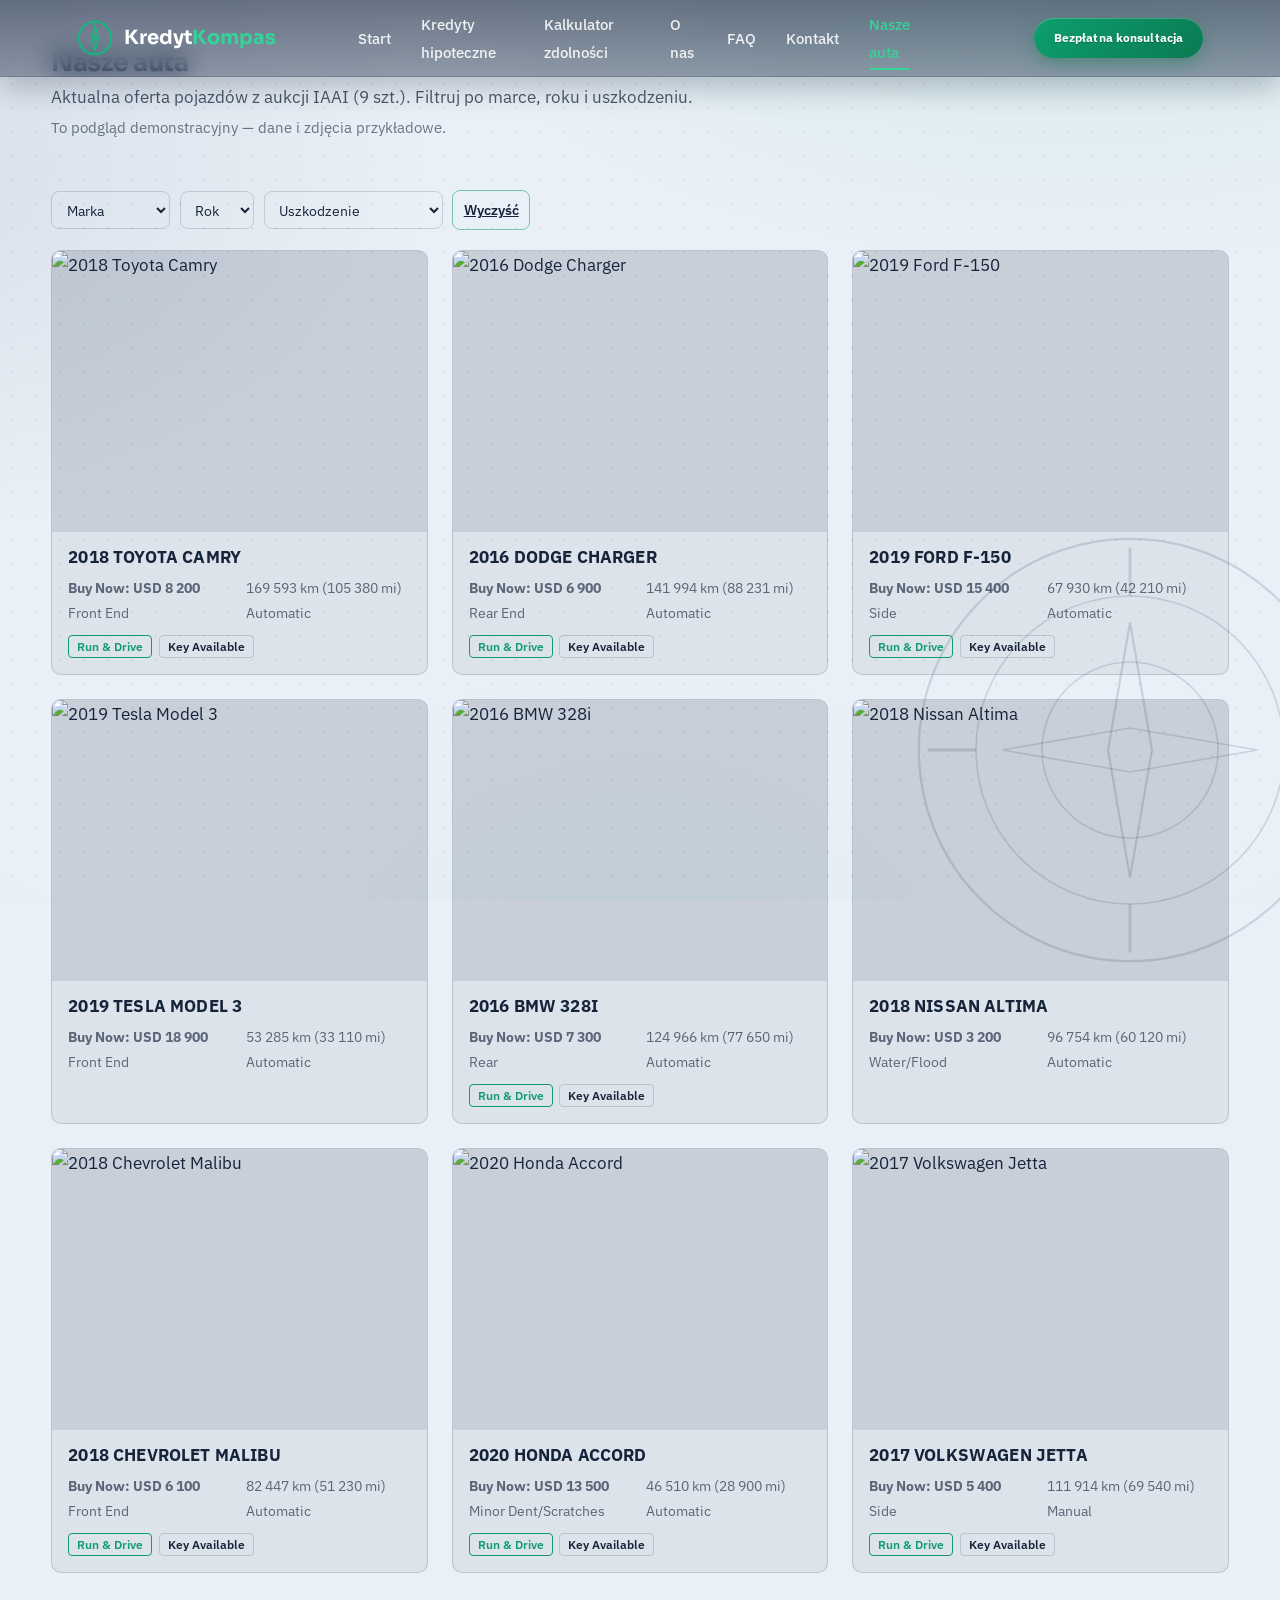
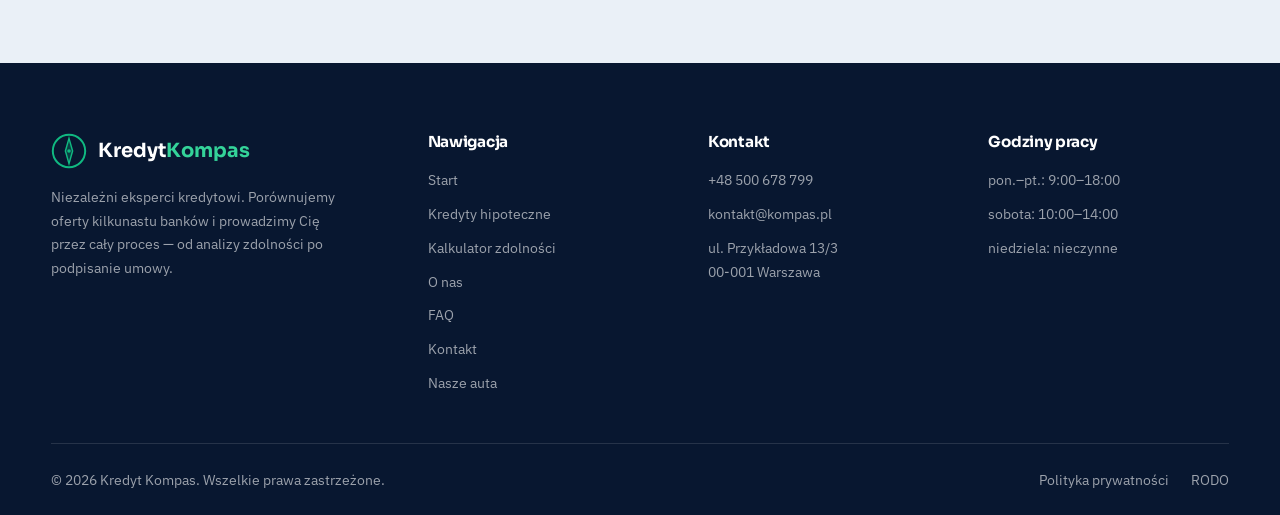
==== demo/pages/nasze-auta.html @ 302cb045 "Statyczna migawka Kredyt Kompas + Nasze auta (GitHub Pages) Generator demo/build-static.py buduje wi" ====
<!DOCTYPE html>
<html lang="pl">
<head>
<meta charset="UTF-8">
<meta name="viewport" content="width=device-width, initial-scale=1.0">
<title>Nasze auta — Kredyt Kompas</title>
<link rel="preconnect" href="https://fonts.googleapis.com">
<link rel="preconnect" href="https://fonts.gstatic.com" crossorigin>
<meta name="theme-color" content="#081730">
<link rel="icon" href="data:image/svg+xml,%3Csvg xmlns='http://www.w3.org/2000/svg' viewBox='0 0 40 40'%3E%3Ccircle cx='20' cy='20' r='18' fill='none' stroke='%2310B981' stroke-width='3'/%3E%3Cpath d='M20 6 L24 20 L20 34 L16 20 Z' fill='%2310B981'/%3E%3C/svg%3E">
<link rel="stylesheet" href="https://fonts.googleapis.com/css2?family=Sora:wght@400;600;700;800&family=IBM+Plex+Sans:wght@400;500;600&family=IBM+Plex+Mono:wght@400;500;600&display=swap">
<link rel="stylesheet" href="assets/styles.css">
<link rel="stylesheet" href="iaai.css">
</head>
<body>
<header class="nav on-hero"><div class="container nav-inner">
<a href="index.html" class="logo" aria-label="Kredyt Kompas — strona główna">
<svg viewBox="0 0 40 40" fill="none" xmlns="http://www.w3.org/2000/svg" aria-hidden="true"><circle cx="20" cy="20" r="18" stroke="#10B981" stroke-width="2.2"/><circle cx="20" cy="20" r="2" fill="#10B981"/><path class="needle" d="M20 6 L24 20 L20 34 L16 20 Z" fill="#10B981" fill-opacity=".25" stroke="#10B981" stroke-width="1.6"/></svg>
<span>Kredyt<em>Kompas</em></span></a>
<nav aria-label="Menu główne"><ul class="nav-links">
<li><a href="index.html">Start</a></li>
<li><a href="kredyty-hipoteczne.html">Kredyty hipoteczne</a></li>
<li><a href="kalkulator.html">Kalkulator zdolności</a></li>
<li><a href="o-nas.html">O nas</a></li>
<li><a href="faq.html">FAQ</a></li>
<li><a href="kontakt.html">Kontakt</a></li>
<li><a href="nasze-auta.html" class="active">Nasze auta</a></li>
</ul></nav>
<a class="nav-cta" href="kontakt.html#formularz">Bezpłatna konsultacja</a>
<button class="burger" aria-label="Otwórz menu" aria-expanded="false"><span></span><span></span><span></span></button>
</div></header>
<main id="main">
<section class="container" style="padding:48px 0 8px"><h1 style="margin:0 0 6px">Nasze auta</h1><p style="opacity:.75;margin:0 0 4px">Aktualna oferta pojazdów z aukcji IAAI (<span id="iaai-count">9</span> szt.). Filtruj po marce, roku i uszkodzeniu.</p><p style="opacity:.6;font-size:.9em;margin:.2em 0 0">To podgląd demonstracyjny — dane i zdjęcia przykładowe.</p></section><div class="container" style="padding:16px 0 64px"><div class="iaai-pojazdy" id="iaai" style="--iaai-accent:#10B981"><form class="iaai-filters" onsubmit="return false"><select id="f-make"><option value="">Marka</option><option value="BMW">BMW</option><option value="Chevrolet">Chevrolet</option><option value="Dodge">Dodge</option><option value="Ford">Ford</option><option value="Honda">Honda</option><option value="Nissan">Nissan</option><option value="Tesla">Tesla</option><option value="Toyota">Toyota</option><option value="Volkswagen">Volkswagen</option></select><select id="f-year"><option value="">Rok</option><option value="2020">2020</option><option value="2019">2019</option><option value="2018">2018</option><option value="2017">2017</option><option value="2016">2016</option></select><select id="f-dmg"><option value="">Uszkodzenie</option><option value="Front End">Front End</option><option value="Minor Dent/Scratches">Minor Dent/Scratches</option><option value="Rear">Rear</option><option value="Rear End">Rear End</option><option value="Side">Side</option><option value="Water/Flood">Water/Flood</option></select><button type="button" id="f-clear" class="iaai-filters__clear">Wyczyść</button></form><div class="iaai-grid"><article class="iaai-card" data-make="Toyota" data-year="2018" data-dmg="Front End"><a class="iaai-card__media" href="#"><img loading="lazy" src="https://placehold.co/700x500/1f4fd8/ffffff?text=Toyota+Camry" alt="2018 Toyota Camry"/></a><div class="iaai-card__body"><a class="iaai-card__title" href="#">2018 Toyota Camry</a><div class="iaai-card__rows"><span class="iaai-price">Buy Now: USD 8 200</span><span class="iaai-odo">169 593 km (105 380 mi)</span><span class="iaai-dmg">Front End</span><span class="iaai-trans">Automatic</span></div><div class="iaai-card__badges"><span class="iaai-badge iaai-badge--rd">Run &amp; Drive</span><span class="iaai-badge iaai-badge--key">Key Available</span></div></div></article><article class="iaai-card" data-make="Dodge" data-year="2016" data-dmg="Rear End"><a class="iaai-card__media" href="#"><img loading="lazy" src="https://placehold.co/700x500/111111/ffffff?text=Dodge+Charger" alt="2016 Dodge Charger"/></a><div class="iaai-card__body"><a class="iaai-card__title" href="#">2016 Dodge Charger</a><div class="iaai-card__rows"><span class="iaai-price">Buy Now: USD 6 900</span><span class="iaai-odo">141 994 km (88 231 mi)</span><span class="iaai-dmg">Rear End</span><span class="iaai-trans">Automatic</span></div><div class="iaai-card__badges"><span class="iaai-badge iaai-badge--rd">Run &amp; Drive</span><span class="iaai-badge iaai-badge--key">Key Available</span></div></div></article><article class="iaai-card" data-make="Ford" data-year="2019" data-dmg="Side"><a class="iaai-card__media" href="#"><img loading="lazy" src="https://placehold.co/700x500/2b6cb0/ffffff?text=Ford+F-150" alt="2019 Ford F-150"/></a><div class="iaai-card__body"><a class="iaai-card__title" href="#">2019 Ford F-150</a><div class="iaai-card__rows"><span class="iaai-price">Buy Now: USD 15 400</span><span class="iaai-odo">67 930 km (42 210 mi)</span><span class="iaai-dmg">Side</span><span class="iaai-trans">Automatic</span></div><div class="iaai-card__badges"><span class="iaai-badge iaai-badge--rd">Run &amp; Drive</span><span class="iaai-badge iaai-badge--key">Key Available</span></div></div></article><article class="iaai-card" data-make="Tesla" data-year="2019" data-dmg="Front End"><a class="iaai-card__media" href="#"><img loading="lazy" src="https://placehold.co/700x500/c53030/ffffff?text=Tesla+Model+3" alt="2019 Tesla Model 3"/></a><div class="iaai-card__body"><a class="iaai-card__title" href="#">2019 Tesla Model 3</a><div class="iaai-card__rows"><span class="iaai-price">Buy Now: USD 18 900</span><span class="iaai-odo">53 285 km (33 110 mi)</span><span class="iaai-dmg">Front End</span><span class="iaai-trans">Automatic</span></div><div class="iaai-card__badges"></div></div></article><article class="iaai-card" data-make="BMW" data-year="2016" data-dmg="Rear"><a class="iaai-card__media" href="#"><img loading="lazy" src="https://placehold.co/700x500/4a5568/ffffff?text=BMW+328i" alt="2016 BMW 328i"/></a><div class="iaai-card__body"><a class="iaai-card__title" href="#">2016 BMW 328i</a><div class="iaai-card__rows"><span class="iaai-price">Buy Now: USD 7 300</span><span class="iaai-odo">124 966 km (77 650 mi)</span><span class="iaai-dmg">Rear</span><span class="iaai-trans">Automatic</span></div><div class="iaai-card__badges"><span class="iaai-badge iaai-badge--rd">Run &amp; Drive</span><span class="iaai-badge iaai-badge--key">Key Available</span></div></div></article><article class="iaai-card" data-make="Nissan" data-year="2018" data-dmg="Water/Flood"><a class="iaai-card__media" href="#"><img loading="lazy" src="https://placehold.co/700x500/718096/ffffff?text=Nissan+Altima" alt="2018 Nissan Altima"/></a><div class="iaai-card__body"><a class="iaai-card__title" href="#">2018 Nissan Altima</a><div class="iaai-card__rows"><span class="iaai-price">Buy Now: USD 3 200</span><span class="iaai-odo">96 754 km (60 120 mi)</span><span class="iaai-dmg">Water/Flood</span><span class="iaai-trans">Automatic</span></div><div class="iaai-card__badges"></div></div></article><article class="iaai-card" data-make="Chevrolet" data-year="2018" data-dmg="Front End"><a class="iaai-card__media" href="#"><img loading="lazy" src="https://placehold.co/700x500/285e8a/ffffff?text=Chevrolet+Malibu" alt="2018 Chevrolet Malibu"/></a><div class="iaai-card__body"><a class="iaai-card__title" href="#">2018 Chevrolet Malibu</a><div class="iaai-card__rows"><span class="iaai-price">Buy Now: USD 6 100</span><span class="iaai-odo">82 447 km (51 230 mi)</span><span class="iaai-dmg">Front End</span><span class="iaai-trans">Automatic</span></div><div class="iaai-card__badges"><span class="iaai-badge iaai-badge--rd">Run &amp; Drive</span><span class="iaai-badge iaai-badge--key">Key Available</span></div></div></article><article class="iaai-card" data-make="Honda" data-year="2020" data-dmg="Minor Dent/Scratches"><a class="iaai-card__media" href="#"><img loading="lazy" src="https://placehold.co/700x500/0d7a5f/ffffff?text=Honda+Accord" alt="2020 Honda Accord"/></a><div class="iaai-card__body"><a class="iaai-card__title" href="#">2020 Honda Accord</a><div class="iaai-card__rows"><span class="iaai-price">Buy Now: USD 13 500</span><span class="iaai-odo">46 510 km (28 900 mi)</span><span class="iaai-dmg">Minor Dent/Scratches</span><span class="iaai-trans">Automatic</span></div><div class="iaai-card__badges"><span class="iaai-badge iaai-badge--rd">Run &amp; Drive</span><span class="iaai-badge iaai-badge--key">Key Available</span></div></div></article><article class="iaai-card" data-make="Volkswagen" data-year="2017" data-dmg="Side"><a class="iaai-card__media" href="#"><img loading="lazy" src="https://placehold.co/700x500/5b4b8a/ffffff?text=VW+Jetta" alt="2017 Volkswagen Jetta"/></a><div class="iaai-card__body"><a class="iaai-card__title" href="#">2017 Volkswagen Jetta</a><div class="iaai-card__rows"><span class="iaai-price">Buy Now: USD 5 400</span><span class="iaai-odo">111 914 km (69 540 mi)</span><span class="iaai-dmg">Side</span><span class="iaai-trans">Manual</span></div><div class="iaai-card__badges"><span class="iaai-badge iaai-badge--rd">Run &amp; Drive</span><span class="iaai-badge iaai-badge--key">Key Available</span></div></div></article></div></div></div></main>
<footer><div class="container">
<div class="foot-grid">
<div><a href="index.html" class="logo" aria-label="Kredyt Kompas — strona główna">
<svg viewBox="0 0 40 40" fill="none" xmlns="http://www.w3.org/2000/svg" aria-hidden="true"><circle cx="20" cy="20" r="18" stroke="#10B981" stroke-width="2.2"/><circle cx="20" cy="20" r="2" fill="#10B981"/><path class="needle" d="M20 6 L24 20 L20 34 L16 20 Z" fill="#10B981" fill-opacity=".25" stroke="#10B981" stroke-width="1.6"/></svg>
<span>Kredyt<em>Kompas</em></span></a>
<p style="max-width:300px">Niezależni eksperci kredytowi. Porównujemy oferty kilkunastu banków i prowadzimy Cię przez cały proces — od analizy zdolności po podpisanie umowy.</p></div>
<div><h4>Nawigacja</h4><ul>
<li><a href="index.html">Start</a></li><li><a href="kredyty-hipoteczne.html">Kredyty hipoteczne</a></li>
<li><a href="kalkulator.html">Kalkulator zdolności</a></li><li><a href="o-nas.html">O nas</a></li>
<li><a href="faq.html">FAQ</a></li><li><a href="kontakt.html">Kontakt</a></li><li><a href="nasze-auta.html">Nasze auta</a></li></ul></div>
<div><h4>Kontakt</h4><ul>
<li><a href="tel:+48500678799">+48 500 678 799</a></li>
<li><a href="mailto:kontakt@kompas.pl">kontakt@kompas.pl</a></li>
<li>ul. Przykładowa 13/3<br>00-001 Warszawa</li></ul></div>
<div><h4>Godziny pracy</h4><ul>
<li>pon.–pt.: 9:00–18:00</li><li>sobota: 10:00–14:00</li><li>niedziela: nieczynne</li></ul></div>
</div>
<div class="foot-bottom">
<span>© 2026 Kredyt Kompas. Wszelkie prawa zastrzeżone.</span>
<div class="legal"><a href="polityka-prywatnosci.html">Polityka prywatności</a><a href="polityka-prywatnosci.html#rodo">RODO</a></div>
</div></div></footer>
<script src="assets/script.js"></script>
<script>
(function(){
 var m=document.getElementById('f-make'),y=document.getElementById('f-year'),d=document.getElementById('f-dmg');
 var cards=[].slice.call(document.querySelectorAll('.iaai-card'));
 function apply(){var mv=m.value,yv=y.value,dv=d.value,n=0;
  cards.forEach(function(c){
   var ok=(!mv||c.dataset.make===mv)&&(!yv||c.dataset.year===yv)&&(!dv||c.dataset.dmg===dv);
   c.style.display=ok?'':'none'; if(ok)n++;});
  var e=document.getElementById('iaai-count'); if(e)e.textContent=n;
 }
 [m,y,d].forEach(function(s){s.addEventListener('change',apply);});
 document.getElementById('f-clear').addEventListener('click',function(){m.value='';y.value='';d.value='';apply();});
})();
</script>
</body></html>
---- demo/pages/assets/styles.css ----
/* ============================================================
   KREDYT KOMPAS — Design System
   Palette: Ink Navy / Emerald / Cloud
   Type: Sora (display) · IBM Plex Sans (body) · IBM Plex Mono (data)
   Fonty ładowane przez <link rel="preconnect"+stylesheet> w <head> każdej
   strony (szybciej niż @import — bez łańcucha CSS→font).
   ============================================================ */
:root{
  --navy-900:#081730;
  --navy-800:#0B1F3A;
  --navy-700:#102A4C;
  --navy-100:#E3EAF4;
  --emerald-600:#0E9F6E;
  --emerald-500:#10B981;
  --emerald-400:#34D399;
  --emerald-glow:rgba(52,211,153,.18);
  --cloud:#F7F9FC;
  --white:#FFFFFF;
  --ink:#16243A;
  --muted:#5A6B82;
  --line:#DCE4EF;
  --line-dark:rgba(255,255,255,.12);
  --radius:18px;
  --radius-sm:12px;
  --shadow-card:0 14px 38px rgba(11,31,58,.1);
  --shadow-float:0 20px 50px rgba(8,23,48,.35);
  --font-display:'Sora',sans-serif;
  --font-body:'IBM Plex Sans',sans-serif;
  --font-mono:'IBM Plex Mono',monospace;
  --ease:cubic-bezier(.22,.8,.3,1);
}

*{margin:0;padding:0;box-sizing:border-box}
html{scroll-behavior:smooth}
body{
  font-family:var(--font-body);
  color:var(--ink);
  background-color:#EAF0F7;
  background-image:
    radial-gradient(rgba(16,54,94,.07) 1px,transparent 1.5px),
    radial-gradient(1150px 580px at 84% -8%,rgba(16,185,129,.1),transparent 58%),
    radial-gradient(980px 680px at -8% 18%,rgba(16,54,94,.09),transparent 55%),
    radial-gradient(760px 760px at 50% 122%,rgba(16,185,129,.06),transparent 60%),
    url("data:image/svg+xml,%3Csvg xmlns='http://www.w3.org/2000/svg' width='200' height='200' viewBox='0 0 200 200' fill='none' stroke='rgba(26,58,92,0.16)'%3E%3Ccircle cx='100' cy='100' r='96' stroke-width='1'/%3E%3Ccircle cx='100' cy='100' r='70' stroke-width='0.7'/%3E%3Ccircle cx='100' cy='100' r='40' stroke-width='0.7'/%3E%3Cpath d='M100 8v22M100 170v22M8 100h22M170 100h22' stroke-width='1.3'/%3E%3Cpath d='M100 42 L110 100 L100 158 L90 100 Z' stroke-width='1'/%3E%3Cpath d='M42 100 L100 90 L158 100 L100 110 Z' stroke-width='0.7'/%3E%3C/svg%3E");
  background-size:24px 24px,auto,auto,auto,440px 440px;
  background-position:0 0,0 0,0 0,0 0,right -70px bottom -70px;
  background-repeat:repeat,no-repeat,no-repeat,no-repeat,no-repeat;
  background-attachment:fixed;
  line-height:1.65;
  font-size:17px;
  -webkit-font-smoothing:antialiased;
  -moz-osx-font-smoothing:grayscale;
  text-rendering:optimizeLegibility;
  overflow-x:hidden;            /* zabezpieczenie: dekoracyjne róże kompasu nie dają poziomego scrolla */
}
/* subtelna winieta — premium „oprawa" krawędzi ekranu */
body::after{
  content:"";position:fixed;inset:0;z-index:60;pointer-events:none;
  background:radial-gradient(135% 120% at 50% 42%,transparent 58%,rgba(8,23,48,.07) 100%);
}
img{max-width:100%;display:block}
a{color:inherit;text-decoration:none}
button{font:inherit;cursor:pointer}
::selection{background:var(--emerald-400);color:var(--navy-900)}

h1,h2,h3,h4{font-family:var(--font-display);line-height:1.15;color:var(--navy-800);letter-spacing:-.02em}
.on-dark h1,.on-dark h2,.on-dark h3,.on-dark h4{color:#fff}

.container{width:min(1180px,92%);margin-inline:auto}

/* ---------- Compass bearing eyebrow (signature) ---------- */
.bearing{
  display:inline-flex;align-items:center;gap:10px;
  font-family:var(--font-mono);font-size:.78rem;font-weight:500;
  letter-spacing:.18em;text-transform:uppercase;color:var(--emerald-600);
  margin-bottom:14px;
}
.bearing::before{
  content:"";width:30px;height:1px;background:var(--emerald-500);
  box-shadow:0 0 0 1px transparent;
}
.bearing::after{
  content:"";width:7px;height:7px;border:1.5px solid var(--emerald-500);
  border-radius:50%;
}
.on-dark .bearing{color:var(--emerald-400)}

/* ---------- Navigation ---------- */
.nav{
  position:fixed;top:0;left:0;right:0;z-index:100;
  transition:background .3s var(--ease),box-shadow .3s var(--ease),padding .3s var(--ease);
  padding:18px 0;
}
.nav.scrolled{
  /* zamiast czystej bieli — to samo kropkowane „siatkowane" tło co reszta strony
     (baza #EAF0F7 + kropki 24px, wyrównane do siatki body) */
  background-color:rgba(234,240,247,.92);
  background-image:radial-gradient(rgba(16,54,94,.07) 1px,transparent 1.5px);
  background-size:24px 24px;
  background-position:0 0;
  backdrop-filter:blur(14px) saturate(115%);
  -webkit-backdrop-filter:blur(14px) saturate(115%);
  box-shadow:0 1px 0 var(--line),0 8px 24px rgba(11,31,58,.06);
  padding:10px 0;
}
/* belka pełnej szerokości: szklane (frosted) tło już na górze nad zdjęciem —
   pasek nie zlewa się z hero, zostaje subtelny i ekskluzywny */
.nav.on-hero:not(.scrolled){
  background:linear-gradient(180deg,rgba(8,23,48,.58),rgba(8,23,48,.40));
  -webkit-backdrop-filter:blur(12px) saturate(118%);
  backdrop-filter:blur(12px) saturate(118%);
  border-bottom:1px solid rgba(255,255,255,.10);
  box-shadow:0 10px 30px rgba(8,23,48,.26);
}
/* treść paska wyrównana do krawędzi zdjęcia hero (kadr ma inset 6% → pasek też 6%):
   logo siada równo z lewą krawędzią fotografii, menu z prawą — pasek „bardziej do lewej" */
.nav-inner{display:flex;align-items:center;justify-content:space-between;width:88%;max-width:none;margin-inline:auto;padding-inline:0}
/* desktop (wariant A): logo przy lewej krawędzi, linki Start…Kontakt wyśrodkowane
   względem całego paska, a przycisk CTA dosunięty do prawej (space-between logo↔CTA) */
@media(min-width:1024px){
  .nav-inner{position:relative}
  .nav-inner>nav{position:absolute;left:50%;top:50%;transform:translate(-50%,-50%)}
}
.logo{display:flex;align-items:center;gap:11px;font-family:var(--font-display);font-weight:700;font-size:1.22rem;color:var(--navy-800)}
.logo svg{width:36px;height:36px}
.logo .needle{transform-origin:50% 50%;transition:transform .8s var(--ease)}
.logo:hover .needle{transform:rotate(360deg)}
.logo span em{font-style:normal;color:var(--emerald-600)}
.nav.on-hero:not(.scrolled) .logo{color:#fff}
.nav.on-hero:not(.scrolled) .logo span em{color:var(--emerald-400)}

.nav-links{display:flex;align-items:center;gap:30px;list-style:none}
.nav-links a{font-size:.92rem;font-weight:500;color:var(--ink);position:relative;padding:4px 0}
.nav.on-hero:not(.scrolled) .nav-links a{color:rgba(255,255,255,.88)}
.nav-links a::after{
  content:"";position:absolute;left:0;bottom:-3px;width:0;height:2px;
  background:var(--emerald-500);transition:width .3s var(--ease);border-radius:2px;
}
.nav-links a:hover::after,.nav-links a.active::after{width:100%}
.nav-links a.active{color:var(--emerald-600)}
.nav.on-hero:not(.scrolled) .nav-links a.active{color:var(--emerald-400)}

.nav-cta{
  /* głębszy szmaragdowy gradient → biały tekst ma wyraźny kontrast (jaśniejszy #10B981 był za słaby) */
  background:linear-gradient(135deg,var(--emerald-600),#097A52);color:#fff !important;
  padding:10px 20px;border-radius:999px;font-weight:700;font-size:.74rem;letter-spacing:.01em;
  transition:background .25s,transform .25s,box-shadow .25s;
  box-shadow:0 6px 16px rgba(10,120,78,.38),inset 0 1px 0 rgba(255,255,255,.22);
  text-shadow:0 1px 1px rgba(5,50,34,.30);
}
.nav-cta:hover{background:linear-gradient(135deg,#0C8D62,#077046);transform:translateY(-1px)}
.nav-cta::after{display:none}

.burger{display:none;background:none;border:0;width:42px;height:42px;position:relative;z-index:120}
.burger span{display:block;width:24px;height:2px;background:var(--navy-800);margin:5px auto;transition:.3s var(--ease);border-radius:2px}
.nav.on-hero:not(.scrolled) .burger span{background:#fff}
.burger.open span:nth-child(1){transform:translateY(7px) rotate(45deg)}
.burger.open span:nth-child(2){opacity:0}
.burger.open span:nth-child(3){transform:translateY(-7px) rotate(-45deg)}
.burger.open span{background:var(--navy-800) !important}

/* ---------- Buttons ---------- */
.btn{
  display:inline-flex;align-items:center;gap:10px;
  font-family:var(--font-display);font-weight:600;font-size:.97rem;
  padding:15px 28px;border-radius:999px;border:0;
  transition:transform .25s var(--ease),box-shadow .25s,background .25s;
}
.btn svg{transition:transform .25s var(--ease)}
.btn:hover svg{transform:translateX(4px)}
.btn-primary{background:var(--emerald-500);color:#fff;box-shadow:0 8px 24px rgba(16,185,129,.22)}
.btn-primary:hover{background:var(--emerald-600);transform:translateY(-2px)}
.btn-ghost{background:transparent;color:#fff;border:1.5px solid rgba(255,255,255,.35)}
.btn-ghost:hover{border-color:#fff;transform:translateY(-2px)}
.btn-navy{background:var(--navy-800);color:#fff;box-shadow:0 8px 24px rgba(11,31,58,.25)}
.btn-navy:hover{background:var(--navy-700);transform:translateY(-2px)}

/* ---------- Hero ---------- */
.hero{
  /* smooth-scroll parallax — wartości startowe (= stan na górze strony);
     JS (assets/script.js) animuje je przy scrollu do 0% / 1. */
  --hero-clip:6%;--hero-zoom:1.12;--hero-shift:0px;
  position:relative;min-height:92vh;display:flex;align-items:center;
  background:var(--navy-900);overflow:hidden;color:#fff;
  padding:140px 0 90px;
}
/* kadr przycinany przy scrollu (clip-path się rozsuwa) */
.hero-photo{
  position:absolute;inset:0;overflow:hidden;
  clip-path:inset(var(--hero-clip));-webkit-clip-path:inset(var(--hero-clip));
  will-change:clip-path;
}
/* stos slajdów — wrapper niesie parallax (przesuw + zoom), zapas 20% na luki */
.hero-slides{
  position:absolute;inset:-20% 0 auto 0;height:140%;
  transform:translateY(var(--hero-shift)) scale(var(--hero-zoom));
  transform-origin:center;will-change:transform;
}
.hero-slide{
  position:absolute;inset:0;width:100%;height:100%;
  object-fit:cover;object-position:center;
  opacity:0;transition:opacity 1.4s var(--ease);will-change:opacity;
}
.hero-slide.is-active{opacity:1;animation:heroKenBurns 9s ease-out forwards}
@keyframes heroKenBurns{from{scale:1}to{scale:1.06}}
/* przyciemnienie pod tekst — stałe, na wierzchu slajdów, dla czytelności */
.hero-photo::after{
  content:"";position:absolute;inset:0;
  background:linear-gradient(100deg,rgba(8,23,48,.96) 0%,rgba(8,23,48,.86) 36%,rgba(11,31,58,.55) 68%,rgba(11,31,58,.65) 100%);
}
.hero-rose{
  position:absolute;right:-160px;top:50%;transform:translateY(-50%);
  width:640px;height:640px;opacity:.10;pointer-events:none;
}
.hero-inner{position:relative;z-index:2;display:grid;grid-template-columns:1.15fr .85fr;gap:48px;align-items:center}
.hero h1{font-size:clamp(2.3rem,4.6vw,3.7rem);font-weight:800;color:#fff;margin-bottom:22px}
.hero h1 .em{color:var(--emerald-400);position:relative;white-space:nowrap}
.hero p.lead{font-size:1.18rem;color:rgba(255,255,255,.85);max-width:540px;margin-bottom:34px}
.hero-actions{display:flex;gap:16px;flex-wrap:wrap;margin-bottom:46px}
.hero-trust{display:flex;gap:34px;flex-wrap:wrap}
.hero-trust .t{display:flex;flex-direction:column;gap:2px}
.hero-trust .t b{font-family:var(--font-mono);font-size:1.45rem;font-weight:600;color:var(--emerald-400)}
.hero-trust .t>span{font-size:.9rem;color:rgba(255,255,255,.68);letter-spacing:.04em}

/* staggered load-in */
.stagger>*{opacity:0;transform:translateY(26px);animation:rise .8s var(--ease) forwards}
.stagger>*:nth-child(1){animation-delay:.1s}
.stagger>*:nth-child(2){animation-delay:.25s}
.stagger>*:nth-child(3){animation-delay:.4s}
.stagger>*:nth-child(4){animation-delay:.55s}
.stagger>*:nth-child(5){animation-delay:.7s}
@keyframes rise{to{opacity:1;transform:none}}

/* floating data cards */
.hero-cards{position:relative;height:430px}
.fcard{
  position:absolute;background:rgba(255,255,255,.97);color:var(--ink);
  border-radius:var(--radius-sm);padding:18px 20px;box-shadow:var(--shadow-float);
  min-width:215px;opacity:0;animation:cardIn .9s var(--ease) forwards, floaty 6s ease-in-out infinite;
  border:1px solid rgba(255,255,255,.6);
}
.fcard .k{font-size:.74rem;letter-spacing:.1em;text-transform:uppercase;color:var(--muted);font-weight:600;margin-bottom:6px;display:flex;align-items:center;gap:8px}
.fcard .v{font-family:var(--font-mono);font-size:1.45rem;font-weight:600;color:var(--navy-800)}
.fcard .v small{font-size:.85rem;color:var(--muted);font-weight:400}
.fcard .up{color:var(--emerald-600);font-family:var(--font-mono);font-size:.8rem;font-weight:600}
.fcard .dot{width:8px;height:8px;border-radius:50%;background:var(--emerald-500);box-shadow:0 0 0 4px var(--emerald-glow)}
.fcard.c1{top:6%;right:8%;animation-delay:.7s,1.6s}
.fcard.c2{top:38%;left:0;animation-delay:.95s,2.4s}
.fcard.c3{bottom:4%;right:14%;animation-delay:1.2s,3.1s}
.fcard .bar{height:6px;border-radius:4px;background:var(--navy-100);margin-top:10px;overflow:hidden}
.fcard .bar i{display:block;height:100%;width:0;background:linear-gradient(90deg,var(--emerald-500),var(--emerald-400));border-radius:4px;animation:fill 1.4s var(--ease) 1.5s forwards}
@keyframes fill{to{width:82%}}
@keyframes cardIn{from{opacity:0;transform:translateY(34px) scale(.96)}to{opacity:1;transform:none}}
@keyframes floaty{0%,100%{translate:0 0}50%{translate:0 -12px}}
.fcard.c2{animation-name:cardIn,floaty2}
@keyframes floaty2{0%,100%{translate:0 0}50%{translate:0 10px}}

/* ---------- Sections ---------- */
.section{padding:112px 0}
.section.tight{padding:84px 0}
.section.dark{background:linear-gradient(180deg,var(--navy-900),var(--navy-800));color:rgba(255,255,255,.85)}
.section.cloud{background:var(--cloud)}
.section-head{max-width:680px;margin-bottom:66px}
.section-head h2{font-size:clamp(1.7rem,3vw,2.4rem);font-weight:700;margin-bottom:14px}
.section-head p{color:var(--muted);font-size:1.05rem}
.section.dark .section-head p{color:rgba(255,255,255,.65)}
.section-head.center{margin-inline:auto;text-align:center}
.section-head.center .bearing{justify-content:center}

/* reveal on scroll */
.reveal{opacity:0;transform:translateY(34px);transition:opacity .8s var(--ease),transform .8s var(--ease)}
.reveal.visible{opacity:1;transform:none}
.reveal.d1{transition-delay:.08s}.reveal.d2{transition-delay:.16s}.reveal.d3{transition-delay:.24s}.reveal.d4{transition-delay:.32s}

/* ---------- Cards grid ---------- */
.grid{display:grid;gap:30px}
.grid.cols-3{grid-template-columns:repeat(3,1fr)}
.grid.cols-4{grid-template-columns:repeat(4,1fr)}
.grid.cols-2{grid-template-columns:repeat(2,1fr)}

.card{
  background:var(--white);border:1px solid var(--line);border-radius:var(--radius);
  padding:32px 28px;box-shadow:var(--shadow-card);
  transition:transform .35s var(--ease),box-shadow .35s,border-color .35s;
  position:relative;overflow:hidden;
}
.card:hover{transform:translateY(-6px);box-shadow:0 18px 44px rgba(11,31,58,.13);border-color:rgba(16,185,129,.4)}
.card .icon{
  width:52px;height:52px;border-radius:14px;display:grid;place-items:center;
  background:linear-gradient(135deg,var(--emerald-glow),rgba(16,185,129,.08));
  color:var(--emerald-600);margin-bottom:20px;
}
.card h3{font-size:1.18rem;margin-bottom:10px}
.card p{color:var(--muted);font-size:.95rem}
.card .more{display:inline-flex;align-items:center;gap:7px;margin-top:18px;font-weight:600;font-size:.9rem;color:var(--emerald-600)}
.card .more svg{transition:transform .25s var(--ease)}
.card:hover .more svg{transform:translateX(4px)}

.section.dark .card{background:rgba(255,255,255,.05);border-color:var(--line-dark);box-shadow:none}
.section.dark .card h3{color:#fff}
.section.dark .card p{color:rgba(255,255,255,.6)}
.section.dark .card:hover{border-color:rgba(52,211,153,.5);background:rgba(255,255,255,.08)}

/* ---------- Process (numbered course) ---------- */
.steps{display:grid;grid-template-columns:repeat(4,1fr);gap:26px;counter-reset:step}
.step{position:relative;padding:30px 24px;background:rgba(255,255,255,.05);border:1px solid var(--line-dark);border-radius:var(--radius)}
.step .no{font-family:var(--font-mono);font-size:.8rem;color:var(--emerald-400);letter-spacing:.16em;margin-bottom:14px;display:block}
.step h3{font-size:1.06rem;color:#fff;margin-bottom:8px}
.step p{font-size:.9rem;color:rgba(255,255,255,.6)}
.step::after{
  content:"";position:absolute;top:50%;right:-18px;width:14px;height:1px;
  background:rgba(52,211,153,.5);
}
.step:last-child::after{display:none}

/* ---------- Stats counters ---------- */
.stats{display:grid;grid-template-columns:repeat(4,1fr);gap:24px;text-align:center}
.stat b{font-family:var(--font-mono);font-size:clamp(1.9rem,3.4vw,2.7rem);font-weight:600;color:var(--emerald-600);display:block}
.stat>span{font-size:.9rem;color:var(--muted);letter-spacing:.03em}
.section.dark .stat b{color:var(--emerald-400)}
.section.dark .stat>span{color:rgba(255,255,255,.6)}

/* ---------- Split layout ---------- */
.split{display:grid;grid-template-columns:1fr 1fr;gap:60px;align-items:center}
.split .visual{
  border-radius:var(--radius);min-height:380px;background-size:cover;
  background-position:center calc(50% + var(--vis-shift,0px));   /* pionowy parallax (JS) */
  box-shadow:var(--shadow-card);position:relative;overflow:hidden;
  background-color:var(--navy-100);
}
.split .visual::after{content:"";position:absolute;inset:0;background:linear-gradient(160deg,rgba(11,31,58,.0),rgba(11,31,58,.25))}
ul.checks{list-style:none;display:grid;gap:14px;margin-top:24px}
ul.checks li{display:flex;gap:13px;align-items:flex-start;font-size:.98rem}
ul.checks li svg{flex:none;margin-top:3px;color:var(--emerald-600)}
.section.dark ul.checks li svg{color:var(--emerald-400)}

/* ---------- FAQ accordion ---------- */
.faq-list{max-width:820px;margin-inline:auto;display:grid;gap:14px}
.faq-item{background:#fff;border:1px solid var(--line);border-radius:var(--radius-sm);overflow:hidden;transition:border-color .3s,box-shadow .3s}
.faq-item.open{border-color:rgba(16,185,129,.5);box-shadow:var(--shadow-card)}
.faq-q{
  width:100%;text-align:left;background:none;border:0;padding:22px 26px;
  display:flex;justify-content:space-between;align-items:center;gap:18px;
  font-family:var(--font-display);font-weight:600;font-size:1.02rem;color:var(--navy-800);
}
.faq-q .chev{flex:none;width:30px;height:30px;border-radius:50%;border:1.5px solid var(--line);display:grid;place-items:center;transition:transform .35s var(--ease),background .3s,border-color .3s}
.faq-item.open .chev{transform:rotate(45deg);background:var(--emerald-500);border-color:var(--emerald-500);color:#fff}
.faq-a{max-height:0;overflow:hidden;transition:max-height .45s var(--ease)}
.faq-a-inner{padding:0 26px 24px;color:var(--muted);font-size:.96rem}
.faq-a-inner b{color:var(--ink)}

/* ---------- Calculator ---------- */
.calc-wrap{display:grid;grid-template-columns:1fr 1fr;gap:34px;align-items:stretch}
.calc-panel{background:#fff;border:1px solid var(--line);border-radius:var(--radius);padding:36px;box-shadow:var(--shadow-card)}
.calc-panel h3{font-size:1.05rem;margin-bottom:24px;display:flex;align-items:center;gap:10px}
.calc-panel h3 .tag{font-family:var(--font-mono);font-size:.72rem;background:var(--emerald-glow);color:var(--emerald-600);padding:3px 9px;border-radius:6px;letter-spacing:.1em}
.field{margin-bottom:22px}
.field label{display:flex;justify-content:space-between;font-size:.86rem;font-weight:600;color:var(--navy-800);margin-bottom:8px}
.field label output{font-family:var(--font-mono);color:var(--emerald-600);font-weight:600}
.field input[type=number],.field select,.field input[type=text],.field input[type=email],.field input[type=tel],.field textarea{
  width:100%;padding:13px 16px;border:1.5px solid var(--line);border-radius:10px;
  font:inherit;font-size:.95rem;color:var(--ink);background:var(--cloud);
  transition:border-color .25s,box-shadow .25s,background .25s;
}
.field input:focus,.field select:focus,.field textarea:focus{
  outline:none;border-color:var(--emerald-500);background:#fff;
  box-shadow:0 0 0 4px var(--emerald-glow);
}
.field .hint{font-size:.78rem;color:var(--muted);margin-top:6px}
.field input[type=range]{width:100%;accent-color:var(--emerald-500);height:32px}
.field-row{display:grid;grid-template-columns:1fr 1fr;gap:18px}
.field.error input,.field.error select{border-color:#E0526B;background:#FFF5F6}
.field .err-msg{display:none;font-size:.78rem;color:#C13B53;margin-top:6px}
.field.error .err-msg{display:block}

.calc-result{
  background:linear-gradient(165deg,var(--navy-800),var(--navy-900));
  border-radius:var(--radius);padding:36px;color:#fff;
  box-shadow:var(--shadow-float);overflow:hidden;position:relative;
}
.calc-result .rose-bg{position:absolute;right:-90px;bottom:-90px;width:300px;height:300px;opacity:.08}
.calc-result h3{color:#fff;font-size:1rem;letter-spacing:.06em;text-transform:uppercase;font-family:var(--font-mono);font-weight:500;color:rgba(255,255,255,.6);margin-bottom:6px}
.calc-result .big{font-family:var(--font-mono);font-size:clamp(2rem,3.6vw,2.9rem);font-weight:600;color:var(--emerald-400);margin-bottom:26px}
.calc-result .rows{display:grid;gap:0;margin-bottom:26px}
.calc-result .row{display:flex;justify-content:space-between;padding:13px 0;border-bottom:1px solid var(--line-dark);font-size:.92rem}
.calc-result .row span{color:rgba(255,255,255,.6)}
.calc-result .row b{font-family:var(--font-mono);font-weight:500;color:#fff}
.dsti{margin-bottom:26px}
.dsti .track{height:8px;background:rgba(255,255,255,.12);border-radius:6px;overflow:hidden;margin-top:8px}
.dsti .track i{display:block;height:100%;width:0;border-radius:6px;background:linear-gradient(90deg,var(--emerald-500),var(--emerald-400));transition:width .8s var(--ease),background .4s}
.dsti.warn .track i{background:linear-gradient(90deg,#E5B453,#E08F3C)}
.dsti label{font-size:.8rem;color:rgba(255,255,255,.6);display:flex;justify-content:space-between}
.dsti label output{font-family:var(--font-mono);color:#fff}
.calc-note{font-size:.78rem;color:rgba(255,255,255,.55);margin-top:20px;line-height:1.5}
.calc-reco{background:rgba(52,211,153,.12);border:1px solid rgba(52,211,153,.35);border-radius:var(--radius-sm);padding:16px 18px;font-size:.9rem;color:rgba(255,255,255,.9)}
.calc-reco b{color:var(--emerald-400)}

/* ---------- Contact ---------- */
.contact-grid{display:grid;grid-template-columns:.9fr 1.1fr;gap:34px;align-items:start}
.cinfo{display:grid;gap:16px}
.cinfo .ci{
  display:flex;gap:16px;align-items:flex-start;background:#fff;border:1px solid var(--line);
  border-radius:var(--radius-sm);padding:20px 22px;transition:transform .3s var(--ease),border-color .3s;
}
.cinfo .ci:hover{transform:translateX(5px);border-color:rgba(16,185,129,.4)}
.cinfo .ci .icon{flex:none;width:44px;height:44px;border-radius:12px;display:grid;place-items:center;background:var(--emerald-glow);color:var(--emerald-600)}
.cinfo .ci b{display:block;font-family:var(--font-display);font-size:.95rem;color:var(--navy-800)}
.cinfo .ci span,.cinfo .ci a{font-size:.92rem;color:var(--muted)}
.cinfo .ci a:hover{color:var(--emerald-600)}
.map-frame{border:0;width:100%;height:300px;border-radius:var(--radius);box-shadow:var(--shadow-card);filter:saturate(.85)}
.socials{display:flex;gap:12px}
.cinfo .socials a{
  width:44px;height:44px;border-radius:12px;display:grid;place-items:center;
  background:var(--emerald-glow);color:var(--emerald-600);transition:background .25s,color .25s,transform .25s;
}
.cinfo .socials a:hover{background:var(--emerald-500);color:#fff;transform:translateY(-3px)}

/* contact form section (always last) */
.form-section{background:linear-gradient(180deg,var(--navy-800),var(--navy-900));position:relative;overflow:hidden}
.form-section .rose-bg{position:absolute;left:-140px;top:-140px;width:460px;height:460px;opacity:.09;pointer-events:none;z-index:1}
.form-card{position:relative;overflow:hidden;
  background:rgba(255,255,255,.04);border:1px solid var(--line-dark);
  border-radius:var(--radius);padding:42px;backdrop-filter:blur(6px);
}
.form-card .field label{color:#fff}
.form-card .field input,.form-card .field select,.form-card .field textarea{
  background:rgba(255,255,255,.06);border-color:var(--line-dark);color:#fff;
}
.form-card .field input::placeholder,.form-card .field textarea::placeholder{color:rgba(255,255,255,.35)}
.form-card .field input:focus,.form-card .field textarea:focus,.form-card .field select:focus{background:rgba(255,255,255,.1);border-color:var(--emerald-400)}
.form-card select option{color:var(--ink)}
.consent{display:flex;gap:11px;align-items:flex-start;font-size:.8rem;color:rgba(255,255,255,.55);margin-bottom:24px}
.consent input{margin-top:4px;accent-color:var(--emerald-500);width:16px;height:16px;flex:none}
.form-ok{
  display:none;background:rgba(52,211,153,.12);border:1px solid rgba(52,211,153,.4);
  color:#fff;border-radius:var(--radius-sm);padding:22px;text-align:center;font-size:.98rem;
}
.form-ok b{color:var(--emerald-400)}

/* ---------- CTA banner ---------- */
.cta-banner{
  background:linear-gradient(120deg,var(--emerald-600),var(--emerald-500));
  border-radius:var(--radius);padding:54px;display:flex;align-items:center;justify-content:space-between;gap:30px;
  color:#fff;box-shadow:0 24px 60px rgba(14,159,110,.22);position:relative;overflow:hidden;
}
.cta-banner h2{color:#fff;font-size:clamp(1.5rem,2.6vw,2.1rem);margin-bottom:8px}
.cta-banner p{color:rgba(255,255,255,.85)}
.cta-banner .btn{background:#fff;color:var(--navy-800)}
.cta-banner .btn:hover{background:var(--cloud)}

/* ---------- Footer ---------- */
footer{background:var(--navy-900);color:rgba(255,255,255,.6);padding:70px 0 0;font-size:.9rem}
.foot-grid{display:grid;grid-template-columns:1.4fr 1fr 1fr 1fr;gap:40px;padding-bottom:48px;border-bottom:1px solid var(--line-dark)}
.foot-grid h4{color:#fff;font-size:.95rem;margin-bottom:18px}
.foot-grid ul{list-style:none;display:grid;gap:10px}
.foot-grid a:hover{color:var(--emerald-400)}
.foot-bottom{display:flex;justify-content:space-between;align-items:center;gap:20px;padding:24px 0;flex-wrap:wrap}
.foot-bottom .legal{display:flex;gap:22px}
.foot-bottom a:hover{color:var(--emerald-400)}
footer .logo{color:#fff;margin-bottom:16px}
footer .logo span em{color:var(--emerald-400)}

/* ---------- Page hero (subpages) ---------- */
.page-hero{
  background:linear-gradient(160deg,var(--navy-900) 0%,var(--navy-800) 70%,#0F2D54 100%);
  color:#fff;padding:170px 0 80px;position:relative;overflow:hidden;
}
.page-hero .rose-bg{position:absolute;right:-130px;top:-60px;width:420px;height:420px;opacity:.08}
.page-hero h1{color:#fff;font-size:clamp(2rem,4vw,3rem);font-weight:800;margin-bottom:16px}
.page-hero p{color:rgba(255,255,255,.7);max-width:600px;font-size:1.08rem}

/* ---------- Tables / compare ---------- */
.compare{width:100%;border-collapse:collapse;background:#fff;border-radius:var(--radius);overflow:hidden;box-shadow:var(--shadow-card)}
.compare th,.compare td{padding:18px 22px;text-align:left;border-bottom:1px solid var(--line);font-size:.94rem}
.compare th{font-family:var(--font-display);font-size:.85rem;letter-spacing:.04em;background:var(--navy-800);color:#fff}
.compare td:first-child{font-weight:600;color:var(--navy-800)}
.compare .yes{color:var(--emerald-600);font-weight:600}
.compare .no{color:#B0697A}
.compare tr:last-child td{border-bottom:0}

/* ---------- Misc ---------- */
.pill{display:inline-block;font-family:var(--font-mono);font-size:.72rem;letter-spacing:.12em;padding:5px 12px;border-radius:999px;background:var(--emerald-glow);color:var(--emerald-600);text-transform:uppercase;font-weight:600}
.section.dark .pill{background:rgba(52,211,153,.14);color:var(--emerald-400)}

/* ============================================================
   Ręczne mikro-interakcje — „droższy" feel dolnych sekcji
   ============================================================ */
/* Karty: poświata podążająca za kursorem + emerald-hairline + ruch ikony */
.card::before{
  content:"";position:absolute;inset:0;border-radius:inherit;pointer-events:none;z-index:0;
  background:radial-gradient(260px circle at var(--mx,50%) var(--my,50%),rgba(16,185,129,.12),transparent 62%);
  opacity:0;transition:opacity .4s var(--ease);
}
.card:hover::before{opacity:1}
.card::after{
  content:"";position:absolute;left:0;top:0;height:2px;width:100%;
  background:linear-gradient(90deg,var(--emerald-500),var(--emerald-400));
  transform:scaleX(0);transform-origin:left;transition:transform .45s var(--ease);
}
.card:hover::after{transform:scaleX(1)}
.card>*{position:relative;z-index:1}            /* treść nad poświatą */
.card .icon{transition:transform .35s var(--ease),color .35s,background .35s}
.card:hover .icon{transform:translateY(-2px) scale(1.06);color:var(--emerald-500)}

/* Kroki: rosnący lewy pasek + lift, łącznik „dorysowuje się" przy wejściu w kadr */
.step{transition:transform .35s var(--ease),background .35s,border-color .35s}
.step:hover{transform:translateY(-4px);background:rgba(255,255,255,.08);border-color:rgba(52,211,153,.4)}
.step::before{
  content:"";position:absolute;left:0;top:0;bottom:0;width:3px;border-radius:3px 0 0 3px;
  background:linear-gradient(180deg,var(--emerald-400),var(--emerald-600));
  transform:scaleY(0);transform-origin:top;transition:transform .45s var(--ease);
}
.step:hover::before{transform:scaleY(1)}
.step::after{width:0;transition:width .5s var(--ease) .35s}   /* łącznik rysowany na reveal */
.step.visible::after{width:14px}

/* Statystyki: emerald-podkreślenie „dorysowuje się", gdy licznik startuje */
.stat b{position:relative;display:block;width:fit-content;margin-inline:auto}
.stat b::after{
  content:"";position:absolute;left:0;right:0;bottom:-6px;height:2px;border-radius:2px;
  background:currentColor;transform:scaleX(0);transform-origin:center;
  transition:transform .6s var(--ease) .35s;
}
.reveal.visible .stat b::after{transform:scaleX(1)}

/* Przyciski: subtelny „sheen" przejeżdżający na hover (+ istniejący przesuw strzałki) */
.btn{position:relative;overflow:hidden}
.btn::after{
  content:"";position:absolute;top:0;left:-130%;width:55%;height:100%;pointer-events:none;
  background:linear-gradient(100deg,transparent,rgba(255,255,255,.35),transparent);
  transform:skewX(-18deg);transition:left .6s var(--ease);
}
.btn:hover::after{left:150%}

/* ============================================================
   Sekcyjne akcenty — mniej płasko, bardziej ekskluzywnie (1/sekcję)
   ============================================================ */
/* ① Menu — płynący wskaźnik (magic line); stary underline gaśnie, gdy JS aktywny */
.nav-links{position:relative}
.nav-links.has-ind a::after{display:none}
.nav-ind{
  position:absolute;height:2px;left:0;top:0;width:0;opacity:0;border-radius:2px;
  background:var(--emerald-500);pointer-events:none;
  transition:left .35s var(--ease),width .35s var(--ease),top .35s var(--ease),opacity .3s;
}
.nav.on-hero:not(.scrolled) .nav-ind{background:var(--emerald-400)}

/* ② FAQ — choreografia otwarcia: treść wjeżdża + emerald-akcent na krawędzi */
.faq-item{position:relative}
.faq-item::before{
  content:"";position:absolute;left:0;top:0;bottom:0;width:3px;
  background:linear-gradient(180deg,var(--emerald-400),var(--emerald-600));
  transform:scaleY(0);transform-origin:top;transition:transform .4s var(--ease);
}
.faq-item:hover::before,.faq-item.open::before{transform:scaleY(1)}
.faq-a-inner{opacity:0;transform:translateY(8px);transition:opacity .45s var(--ease) .05s,transform .45s var(--ease) .05s}
.faq-item.open .faq-a-inner{opacity:1;transform:none}

/* ④ Kalkulator — powoli dryfująca emerald-poświata w panelu wyniku */
.calc-result::before{
  content:"";position:absolute;inset:0;z-index:0;pointer-events:none;
  background:radial-gradient(420px circle at 28% 18%,rgba(52,211,153,.16),transparent 60%);
  animation:calcAurora 14s ease-in-out infinite alternate;
}
.calc-result>*{position:relative;z-index:1}
@keyframes calcAurora{from{transform:translate(0,0)}to{transform:translate(46px,34px)}}

/* ⑤ Umów konsultację — ambientowy, powolny obrót róży kompasu */
.form-section .rose-bg svg{transform-origin:center}
.form-section .rose-bg svg path:nth-of-type(2){transform-box:fill-box;transform-origin:center;transition:transform .4s var(--ease)}
@keyframes roseSpin{to{transform:rotate(360deg)}}

/* Logo-kompas jako subtelny znak wodny w sekcji „Kurs przejścia" */
.compass-section{position:relative;overflow:hidden}
.compass-section>.container{position:relative;z-index:1}
/* Kalkulator: kompas spięty w osobną, przyciętą warstwę w rogu — nie zasłania tekstu,
   a panel wyniku może pozostać "sticky" (warstwa nie jest przodkiem .calc-result) */
.calc-host{position:relative}
.calc-host>.compass-layer{position:absolute;inset:0;overflow:hidden;pointer-events:none;z-index:0}
.calc-host>.container{position:relative;z-index:1}
.calc-host .kompas-mark{top:50%;bottom:auto;right:auto;left:-150px;margin:-260px 0 0 0;width:520px;height:520px}
.kompas-mark{
  position:absolute;top:50%;left:50%;width:580px;height:580px;margin:-290px 0 0 -290px;
  color:var(--emerald-400);opacity:.12;pointer-events:none;z-index:0;
}
.kompas-mark svg{width:100%;height:100%;display:block;animation:roseSpin 150s linear infinite;transform-origin:center}
/* wariant na jasnym tle + reagujący na kursor (igła wskazuje kursor) — sekcja FAQ */
.compass-light .kompas-mark{color:var(--emerald-500);opacity:.2}
.kompas-mark--live{transition:transform .4s var(--ease)}
.kompas-mark--live svg{animation:none}
.kompas-mark--live .needle{transform-box:fill-box;transform-origin:center;transition:transform .3s var(--ease)}

/* ⑥ Kontakt — poświata kursora na kartach .ci + pop ikon + ożywienie mapy */
.cinfo .ci{position:relative;overflow:hidden}
.cinfo .ci::before{
  content:"";position:absolute;inset:0;pointer-events:none;z-index:0;
  background:radial-gradient(200px circle at var(--mx,50%) var(--my,50%),rgba(16,185,129,.13),transparent 60%);
  opacity:0;transition:opacity .4s var(--ease);
}
.cinfo .ci:hover::before{opacity:1}
.cinfo .ci>*{position:relative;z-index:1}
.cinfo .ci .icon{transition:transform .35s var(--ease),background .35s,color .35s}
.cinfo .ci:hover .icon{transform:scale(1.08) rotate(-3deg);background:var(--emerald-500);color:#fff}
.map-frame{transition:filter .45s var(--ease),box-shadow .45s var(--ease)}
.map-frame:hover{filter:saturate(1);box-shadow:0 16px 44px rgba(11,31,58,.18)}

/* Sekcja CTA „Umów konsultację" — aurora w tle + poświata karty (igła reaguje w JS) */
.form-section::before{
  content:"";position:absolute;top:-10%;left:4%;width:62%;height:92%;z-index:0;pointer-events:none;
  background:radial-gradient(circle at 50% 40%,rgba(52,211,153,.12),transparent 62%);
  animation:calcAurora 16s ease-in-out infinite alternate;
}
.form-section>.container{position:relative;z-index:2}
.form-card::before{
  content:"";position:absolute;inset:0;pointer-events:none;z-index:0;
  background:radial-gradient(300px circle at var(--mx,50%) var(--my,50%),rgba(52,211,153,.1),transparent 60%);
  opacity:0;transition:opacity .4s var(--ease);
}
.form-card:hover::before{opacity:1}
.form-card>*{position:relative;z-index:1}

/* ============================================================
   Premium — sekcje „Policz zdolność" i FAQ (więcej klasy, bez zagęszczania)
   ============================================================ */
/* Split: ramka passe-partout na zdjęciu + głębszy cień + check-chipy */
.split .visual{box-shadow:0 24px 60px rgba(8,23,48,.18),0 2px 6px rgba(8,23,48,.08)}
.split .visual::before{
  content:"";position:absolute;inset:14px;z-index:2;pointer-events:none;
  border:1px solid rgba(255,255,255,.28);border-radius:calc(var(--radius) - 9px);
}
ul.checks{gap:16px;margin-top:28px}
ul.checks li{gap:15px;font-size:1rem;align-items:flex-start}
ul.checks li svg{
  width:30px;height:30px;padding:7px;margin-top:0;border-radius:50%;
  background:var(--emerald-glow);box-shadow:inset 0 0 0 1px rgba(16,185,129,.2);
}

/* FAQ: sygnaturowa numeracja 01–12 + więcej oddechu, głębia i lift */
.faq-list{counter-reset:faq}
.faq-q{justify-content:flex-start;gap:0;padding:25px 30px}
.faq-q::before{
  counter-increment:faq;content:counter(faq,decimal-leading-zero);
  font-family:var(--font-mono);font-size:.82rem;font-weight:500;color:var(--emerald-600);
  letter-spacing:.06em;margin-right:18px;padding-top:2px;flex:none;
}
.faq-q .chev{margin-left:auto}
.faq-a-inner{padding:0 30px 26px 64px}
.faq-item{box-shadow:0 1px 2px rgba(11,31,58,.05);transition:border-color .3s,box-shadow .3s,transform .3s var(--ease)}
.faq-item:hover{border-color:rgba(16,185,129,.35);box-shadow:0 14px 36px rgba(11,31,58,.1);transform:translateY(-2px)}
/* FAQ: emeraldowa fala rozchodząca się z miejsca kliknięcia — ekskluzywny mikro-ruch */
.faq-q{position:relative;isolation:isolate;overflow:hidden}
.faq-q::after{
  content:"";position:absolute;left:var(--rx,50%);top:var(--ry,50%);z-index:-1;
  width:12px;height:12px;border-radius:50%;pointer-events:none;
  background:radial-gradient(circle,rgba(16,185,129,.45),rgba(16,185,129,0) 70%);
  transform:translate(-50%,-50%) scale(0);opacity:0;
}
.faq-q.rippling::after{animation:faqRipple .65s var(--ease)}
@keyframes faqRipple{
  0%{transform:translate(-50%,-50%) scale(0);opacity:.7}
  100%{transform:translate(-50%,-50%) scale(38);opacity:0}
}

/* Sekcja statystyk → ciemny panel premium (zamiast pustej bieli) */
.stats{
  background:linear-gradient(160deg,var(--navy-800),var(--navy-900));
  border:1px solid rgba(255,255,255,.06);border-radius:var(--radius);
  padding:52px 40px;box-shadow:var(--shadow-float);
  position:relative;overflow:hidden;
}
.stats::before{
  content:"";position:absolute;inset:0;z-index:0;pointer-events:none;
  background:radial-gradient(680px circle at 50% -30%,rgba(52,211,153,.12),transparent 60%);
}
.stats>*{position:relative;z-index:1}
.stats .stat b{color:var(--emerald-400)}
.stats .stat>span{color:rgba(255,255,255,.66)}
.stats .stat:not(:last-child)::after{
  content:"";position:absolute;right:-12px;top:14%;height:72%;width:1px;
  background:linear-gradient(180deg,transparent,rgba(255,255,255,.16),transparent);
}
@media(max-width:1020px){.stats{padding:40px 28px}.stats .stat:not(:last-child)::after{display:none}}

/* ============================================================
   Statystyki — premium: jednostka w osobnym, drobnym wierszu (równe cyfry),
   liczby w Sora; na jasnej sekcji mleczno-szklana karta zamiast granatu
   ============================================================ */
.stat{display:flex;flex-direction:column;align-items:center;justify-content:flex-start;position:relative}
.stat b{
  font-family:var(--font-display);font-weight:700;letter-spacing:-.02em;line-height:1;
  font-size:clamp(2.1rem,3.7vw,3.1rem);
  display:inline-flex;align-items:flex-start;justify-content:center;gap:2px;width:auto;margin:0;
}
.stat .unit{
  font-family:var(--font-mono);font-style:normal;font-weight:600;font-size:.72rem;
  letter-spacing:.15em;text-transform:uppercase;color:var(--emerald-600);
  margin-top:10px;min-height:1.05em;line-height:1;
}
.stat>span{margin-top:7px}
.stat b::after{left:0;right:0;background:var(--emerald-500)}     /* podkreślenie liczby — szmaragdowy akcent */
section.dark .stat .unit{color:var(--emerald-400)}

/* jasna sekcja (strona główna) — mleczno-szklana karta zamiast granatowego prostokąta */
section:not(.dark) .stats{
  background:rgba(255,255,255,.52);
  -webkit-backdrop-filter:blur(16px) saturate(125%);
  backdrop-filter:blur(16px) saturate(125%);
  border:1px solid rgba(255,255,255,.7);
  box-shadow:0 26px 64px rgba(8,23,48,.12),inset 0 1px 0 rgba(255,255,255,.85);
}
section:not(.dark) .stats::before{background:radial-gradient(640px circle at 50% -45%,rgba(16,185,129,.12),transparent 60%)}
section:not(.dark) .stats .stat b{color:var(--navy-800)}
section:not(.dark) .stats .stat>span{color:var(--muted)}
section:not(.dark) .stats .stat:not(:last-child)::after{background:linear-gradient(180deg,transparent,rgba(16,54,94,.16),transparent)}

/* ciemna sekcja („O nas") — szklana tafla na granacie zamiast płaskiego prostokąta:
   subtelna kropkowa tekstura (motyw strony) + szmaragdowe akcenty, by panel „odskoczył" i nie był pusty */
section.dark .stats{
  background:
    radial-gradient(rgba(255,255,255,.05) 1px,transparent 1.6px) 0 0/22px 22px,
    linear-gradient(165deg,rgba(255,255,255,.085),rgba(255,255,255,.022));
  border:1px solid rgba(52,211,153,.18);
  box-shadow:0 34px 80px rgba(0,0,0,.40),inset 0 1px 0 rgba(255,255,255,.12);
}
section.dark .stats::before{background:radial-gradient(720px circle at 50% -35%,rgba(52,211,153,.20),transparent 62%)}
/* poświata podążająca za kursorem na karcie statystyk (Start + O nas) */
.stats::after{
  content:"";position:absolute;inset:0;z-index:0;pointer-events:none;
  background:radial-gradient(340px circle at var(--mx,50%) var(--my,50%),rgba(16,185,129,.12),transparent 60%);
  opacity:0;transition:opacity .45s var(--ease);
}
.stats:hover::after{opacity:1}
section.dark .stats::after{background:radial-gradient(360px circle at var(--mx,50%) var(--my,50%),rgba(52,211,153,.16),transparent 60%)}
section.dark .stats .stat b{color:#fff}
section.dark .stats .stat:not(:last-child)::after{background:linear-gradient(180deg,transparent,rgba(52,211,153,.30),transparent)}

/* Polityka prywatności — premium: numerowane karty + poświata kursora */
.legal-doc{counter-reset:doc;list-style:none;margin:0;padding:0;display:grid;gap:18px}
.legal-card{
  position:relative;overflow:hidden;background:#fff;border:1px solid var(--line);
  border-radius:var(--radius);padding:28px 34px 28px 80px;box-shadow:var(--shadow-card);
  transition:transform .35s var(--ease),box-shadow .35s,border-color .35s;
}
.legal-card::before{   /* poświata kursora */
  content:"";position:absolute;inset:0;z-index:0;pointer-events:none;
  background:radial-gradient(300px circle at var(--mx,50%) var(--my,50%),rgba(16,185,129,.09),transparent 60%);
  opacity:0;transition:opacity .4s var(--ease);
}
.legal-card:hover::before{opacity:1}
.legal-card::after{   /* sygnaturowy numer 01–06 */
  counter-increment:doc;content:counter(doc,decimal-leading-zero);
  position:absolute;left:30px;top:30px;z-index:2;
  font-family:var(--font-mono);font-size:.92rem;font-weight:600;color:var(--emerald-600);letter-spacing:.04em;
}
.legal-card>*{position:relative;z-index:1}
.legal-card h2{font-size:1.12rem;margin-bottom:8px}
.legal-card p{color:var(--muted);font-size:.98rem;line-height:1.7}
.legal-card:hover{transform:translateY(-3px);box-shadow:0 16px 40px rgba(11,31,58,.1);border-color:rgba(16,185,129,.35)}

/* „Policz zdolność" — ożywienie: tilt 3D zdjęcia za kursorem + pływający kafelek */
.split .visual{
  transform:perspective(1100px) rotateX(var(--ry,0deg)) rotateY(var(--rx,0deg));
  transition:transform .45s var(--ease);will-change:transform;
}
.vfloat{
  position:absolute;left:24px;bottom:24px;z-index:3;display:grid;gap:5px;
  background:rgba(255,255,255,.92);backdrop-filter:blur(8px);-webkit-backdrop-filter:blur(8px);
  border:1px solid rgba(255,255,255,.6);border-radius:14px;padding:13px 17px;
  box-shadow:0 14px 34px rgba(8,23,48,.26);
  animation:vfloatIn .8s var(--ease) .45s both, floaty 6s ease-in-out 1.4s infinite;
}
.vfloat .k{font-size:.7rem;letter-spacing:.08em;text-transform:uppercase;color:var(--muted);font-weight:600;display:flex;align-items:center;gap:7px}
.vfloat .v{font-family:var(--font-mono);font-size:1.25rem;font-weight:600;color:var(--navy-800)}
.vfloat .v small{font-size:.8rem;color:var(--muted);font-weight:400}
.vfloat .dot{width:7px;height:7px;border-radius:50%;background:var(--emerald-500);box-shadow:0 0 0 4px var(--emerald-glow)}
@keyframes vfloatIn{from{opacity:0;transform:translateY(16px) scale(.96)}to{opacity:1;transform:none}}

/* Kalkulator — premium suwaki (track wypełniany emeraldem + gałka z poświatą) */
.field input[type=range]{
  -webkit-appearance:none;appearance:none;width:100%;height:22px;margin:8px 0;background:transparent;cursor:pointer;
}
.field input[type=range]::-webkit-slider-runnable-track{
  height:6px;border-radius:6px;
  background:linear-gradient(90deg,var(--emerald-500) var(--fill,50%),var(--line) var(--fill,50%));
}
.field input[type=range]::-webkit-slider-thumb{
  -webkit-appearance:none;margin-top:-8px;width:22px;height:22px;border-radius:50%;
  background:#fff;border:2px solid var(--emerald-500);box-shadow:0 3px 10px rgba(16,185,129,.45);
  transition:transform .15s var(--ease),box-shadow .2s;
}
.field input[type=range]:hover::-webkit-slider-thumb{transform:scale(1.18);box-shadow:0 5px 16px rgba(16,185,129,.55)}
.field input[type=range]:active::-webkit-slider-thumb{transform:scale(1.05)}
.field input[type=range]::-moz-range-track{height:6px;border-radius:6px;background:linear-gradient(90deg,var(--emerald-500) var(--fill,50%),var(--line) var(--fill,50%))}
.field input[type=range]::-moz-range-thumb{width:22px;height:22px;border-radius:50%;background:#fff;border:2px solid var(--emerald-500);box-shadow:0 3px 10px rgba(16,185,129,.45);cursor:pointer}

/* Kalkulator — kaskadowe wjazdy wierszy wyniku */
.calc-result .row{opacity:0;transform:translateX(12px)}
.calc-result.visible .row{animation:calcRowIn .55s var(--ease) forwards}
.calc-result.visible .row:nth-child(1){animation-delay:.15s}
.calc-result.visible .row:nth-child(2){animation-delay:.27s}
.calc-result.visible .row:nth-child(3){animation-delay:.39s}
.calc-result.visible .row:nth-child(4){animation-delay:.51s}
@keyframes calcRowIn{to{opacity:1;transform:none}}

/* ---------- Responsive ---------- */
@media(max-width:1020px){
  .hero-inner{grid-template-columns:1fr}
  .hero-cards{height:340px;max-width:520px}
  .grid.cols-4{grid-template-columns:repeat(2,1fr)}
  .steps{grid-template-columns:repeat(2,1fr)}
  .step::after{display:none}
  .stats{grid-template-columns:repeat(2,1fr);gap:36px}
  .split,.contact-grid{grid-template-columns:1fr}
  .foot-grid{grid-template-columns:1fr 1fr}
}
/* Kalkulator obok siebie do ~900px; gdy kolumny się zwężają, pola formularza pełnej szerokości */
@media(max-width:1120px){.calc-panel .field-row{grid-template-columns:1fr}}
@media(max-width:900px){
  .calc-wrap{grid-template-columns:1fr}
  .calc-result{position:static}
}
@media(max-width:760px){
  body{font-size:15.5px}
  .grid.cols-3,.grid.cols-2{grid-template-columns:1fr}
  .section{padding:70px 0}
  .hero{padding:120px 0 70px;min-height:auto}
  /* hero: pływające karty układają się w czysty pionowy stos (zamiast nachodzić na siebie) */
  .hero-cards{position:static;height:auto;max-width:none;display:grid;gap:13px;margin-top:6px}
  .fcard,.fcard.c1,.fcard.c2,.fcard.c3{
    position:static;inset:auto;top:auto;right:auto;bottom:auto;left:auto;
    width:100%;min-width:0;margin:0;padding:15px 17px;
    animation:cardIn .7s var(--ease) both;animation-delay:.1s;
  }
  .fcard .v{font-size:1.2rem}
  /* perf + iOS: tło parallaksowe zbyt kosztowne na telefonie */
  body{background-attachment:scroll}
  .page-hero{padding:118px 0 60px}
  .calc-panel,.calc-result{padding:26px 22px}
  .cta-banner{flex-direction:column;text-align:center;padding:40px 28px}
  .steps{grid-template-columns:1fr}
  .field-row{grid-template-columns:1fr}
  .form-card{padding:30px 22px}
  /* sekcja „Umów konsultację": przesunięta, animowana smuga wygląda na telefonie jak latający
     prostokąt — zamieniam ją na delikatną, statyczną, wyśrodkowaną poświatę u góry */
  .form-section::before{
    top:-4%;left:50%;width:150%;height:40%;transform:translateX(-50%);
    background:radial-gradient(ellipse at 50% 0%,rgba(52,211,153,.09),transparent 66%);
    animation:none;
  }
  .foot-grid{grid-template-columns:1fr}
  .foot-bottom{justify-content:center;text-align:center}
}

/* telefon + tablet (≤1023px): menu w burgerze — pełne, wyśrodkowane menu nie mieści się poniżej 1024px */
@media(max-width:1023px){
  .nav-ind{display:none}
  .burger{display:block}
  .nav-cta{display:none}
  /* pasek bez backdrop-filter na mobile: backdrop-filter robi z .nav „containing block",
     przez co menu (position:fixed) zakrywało tylko pasek zamiast całego ekranu */
  .nav.on-hero:not(.scrolled),.nav.scrolled{-webkit-backdrop-filter:none;backdrop-filter:none}
  .nav.on-hero:not(.scrolled){background:linear-gradient(180deg,rgba(8,23,48,.95),rgba(8,23,48,.88))}
  .nav.scrolled{background-color:rgba(235,240,247,.985)}
  .nav-links{
    position:fixed;inset:0;background:rgba(255,255,255,.98);
    flex-direction:column;justify-content:center;gap:26px;
    transform:translateX(100%);transition:transform .4s var(--ease);z-index:110;
  }
  .nav-links.open{transform:none}
  .nav-links a{color:var(--navy-800) !important;font-size:1.2rem}
}

/* ---------- Telefony (≤560px) — dociśnięcie odstępów dla czytelności ---------- */
@media(max-width:560px){
  .container{width:min(1180px,90%)}
  body{font-size:15px}
  .nav{padding:14px 0}
  .page-hero{padding:104px 0 52px}
  .section{padding:56px 0}
  .section-head{margin-bottom:40px}
  .hero p.lead{font-size:1.06rem}
  .hero-trust{gap:22px}
  .hero-rose{width:420px;right:-130px;opacity:.08}
  /* FAQ — mniej wcięcia, czytelnie na wąsko */
  .faq-q{padding:18px 18px}
  .faq-q::before{margin-right:12px}
  .faq-a-inner{padding:0 18px 22px 18px}
  /* Kalkulator i formularz */
  .calc-panel,.calc-result{padding:22px 18px}
  .form-card{padding:24px 18px}
  .calc-result .big{margin-bottom:20px}
  /* Polityka prywatności — numer nad treścią zamiast szerokiego wcięcia 80px */
  .legal-card{padding:46px 20px 22px}
  .legal-card::after{top:18px;left:20px}
  /* Tabela porównania — ciaśniej (dalej przewijalna w poziomie) */
  .compare th,.compare td{padding:13px 14px;font-size:.86rem}
  /* Statystyki w jednej kolumnie + niższa mapa */
  .stats{grid-template-columns:1fr;gap:24px;padding:34px 22px}
  .stats .stat:not(:last-child)::after{display:none}
  .cta-banner{padding:34px 24px}
  .map-frame{min-height:320px!important}
}

/* ---------- Reduced motion ---------- */
@media(prefers-reduced-motion:reduce){
  *,*::before,*::after{animation-duration:.01ms !important;animation-iteration-count:1 !important;transition-duration:.01ms !important}
  html{scroll-behavior:auto}
  .stagger>*,.fcard,.reveal{opacity:1;transform:none}
  .hero-photo{clip-path:none;-webkit-clip-path:none}
  .hero-slides{transform:none}
  .hero-slide.is-active{animation:none}
}

/* focus visibility */
a:focus-visible,button:focus-visible,input:focus-visible,select:focus-visible,textarea:focus-visible{
  outline:3px solid var(--emerald-400);outline-offset:2px;border-radius:6px;
}
---- demo/pages/iaai.css ----
/*
 * IAAI Importer — front (dział 9).
 *
 * ZASADA: struktura jak w profesjonalnym listingu (karty, filtry, paginacja),
 * ale KOLORY/FONTY DZIEDZICZONE Z MOTYWU KLIENTA. Zero narzuconej palety:
 * używamy `inherit`, `currentColor` i `color-mix` + akcentu motywu
 * (--wp--preset--color--primary/accent, gdy motyw go udostępnia).
 * Dzięki temu wtyczka „wpasowuje się" w każdą stronę (jasną i ciemną).
 *
 * Dostrajanie bez ruszania kodu — nadpisz zmienne w CSS motywu, np.:
 *   .iaai-pojazdy{ --iaai-accent:#c00; --iaai-radius:4px; }
 */

.iaai-pojazdy {
	--iaai-border: color-mix(in srgb, currentColor 16%, transparent);
	--iaai-tint:   color-mix(in srgb, currentColor 6%, transparent);
	--iaai-tint-2: color-mix(in srgb, currentColor 10%, transparent);
	--iaai-muted:  color-mix(in srgb, currentColor 65%, transparent);
	--iaai-accent: var(--wp--preset--color--primary, var(--wp--preset--color--accent, currentColor));
	--iaai-radius: 10px;
	margin: 1.5em 0;
	color: inherit;
}

/* ---- Pasek filtrów (dziedziczy motyw) ---- */
.iaai-filters {
	display: flex;
	flex-wrap: wrap;
	gap: .6rem;
	align-items: center;
	margin: 0 0 1.25rem;
}
.iaai-filters select,
.iaai-filters button {
	font: inherit;
	font-size: .9rem;
	color: inherit;
	background: transparent;
	border: 1px solid var(--iaai-border);
	border-radius: 8px;
	padding: .45rem .65rem;
	max-width: 100%;
}
.iaai-filters button {
	cursor: pointer;
	font-weight: 600;
	border-color: color-mix(in srgb, var(--iaai-accent) 45%, var(--iaai-border));
}
.iaai-filters button:hover { background: var(--iaai-tint); }
.iaai-filters__clear {
	font-size: .85rem;
	color: var(--iaai-muted);
	text-decoration: underline;
}

/* ---- Siatka kart ---- */
.iaai-grid {
	display: grid;
	gap: 1.5rem;
	grid-template-columns: repeat(auto-fill, minmax(290px, 1fr));
}
.iaai-card {
	display: flex;
	flex-direction: column;
	background: var(--iaai-tint);         /* subtelny odcień tekstu motywu */
	color: inherit;
	border: 1px solid var(--iaai-border);
	border-radius: var(--iaai-radius);
	overflow: hidden;
	transition: box-shadow .15s ease, transform .15s ease;
}
.iaai-card:hover {
	box-shadow: 0 10px 28px color-mix(in srgb, currentColor 18%, transparent);
	transform: translateY(-2px);
}
.iaai-card__media {
	display: block;
	aspect-ratio: 4 / 3;
	background: var(--iaai-tint-2);
	overflow: hidden;
}
.iaai-card__media img {
	width: 100%;
	height: 100%;
	object-fit: cover;
	display: block;
	transition: transform .3s ease;
}
.iaai-card:hover .iaai-card__media img { transform: scale(1.03); }
.iaai-noimg {
	display: block; width: 100%; height: 100%;
	background: var(--iaai-tint-2);
}

.iaai-card__body {
	padding: .85rem 1rem 1rem;
	display: flex;
	flex-direction: column;
	gap: .55rem;
}
.iaai-card__title {
	font: inherit;                        /* font i rozmiar z motywu */
	font-weight: 700;
	line-height: 1.3;
	color: inherit;
	text-decoration: none;
	text-transform: uppercase;
	letter-spacing: .01em;
}
.iaai-card__title:hover { text-decoration: underline; }

.iaai-card__rows {
	display: grid;
	grid-template-columns: 1fr 1fr;
	gap: .2rem .8rem;
	font-size: .85rem;
	color: var(--iaai-muted);
}
.iaai-price { font-weight: 700; color: inherit; }

.iaai-card__badges { display: flex; flex-wrap: wrap; gap: .4rem; margin-top: .1rem; }
.iaai-badge {
	font-size: .72rem;
	font-weight: 600;
	padding: .16rem .5rem;
	border: 1px solid var(--iaai-border);
	border-radius: 4px;
	line-height: 1.4;
	color: var(--iaai-muted);
}
/* Delikatny akcent semantyczny — na bazie akcentu motywu, nie sztywnej barwy. */
.iaai-badge--rd  { color: color-mix(in srgb, var(--iaai-accent) 80%, currentColor); border-color: currentColor; }
.iaai-badge--key { color: inherit; }

.iaai-empty { opacity: .7; }

/* ---- Paginacja ---- */
.iaai-pager {
	display: flex;
	align-items: center;
	justify-content: center;
	gap: 1rem;
	margin: 1.9rem 0 .5rem;
}
.iaai-pager__btn {
	display: inline-flex;
	align-items: center;
	justify-content: center;
	width: 2.2rem; height: 2.2rem;
	border-radius: 50%;
	border: 1px solid var(--iaai-border);
	color: inherit;
	text-decoration: none;
	font-size: 1.15rem;
	line-height: 1;
}
.iaai-pager__btn:hover { background: var(--iaai-tint); }
.iaai-pager__btn.is-disabled { opacity: .35; pointer-events: none; }
.iaai-pager__info { font-size: .95rem; color: var(--iaai-muted); }

/* ---- Strona pojedynczego pojazdu: tabela danych + galeria ---- */
.iaai-specs {
	width: 100%;
	border-collapse: collapse;
	margin: 1.5em 0;
	color: inherit;
}
.iaai-specs th,
.iaai-specs td {
	text-align: left;
	padding: .5rem .75rem;
	border-bottom: 1px solid var(--iaai-border, color-mix(in srgb, currentColor 12%, transparent));
}
.iaai-specs th { width: 34%; font-weight: 600; color: var(--iaai-muted, inherit); }
.iaai-gallery {
	display: grid;
	gap: .75rem;
	grid-template-columns: repeat(auto-fill, minmax(180px, 1fr));
	margin: 1.5em 0;
}
.iaai-gallery-img { width: 100%; height: auto; border-radius: 6px; }

@media (max-width: 420px) {
	.iaai-card__rows { grid-template-columns: 1fr; }
}
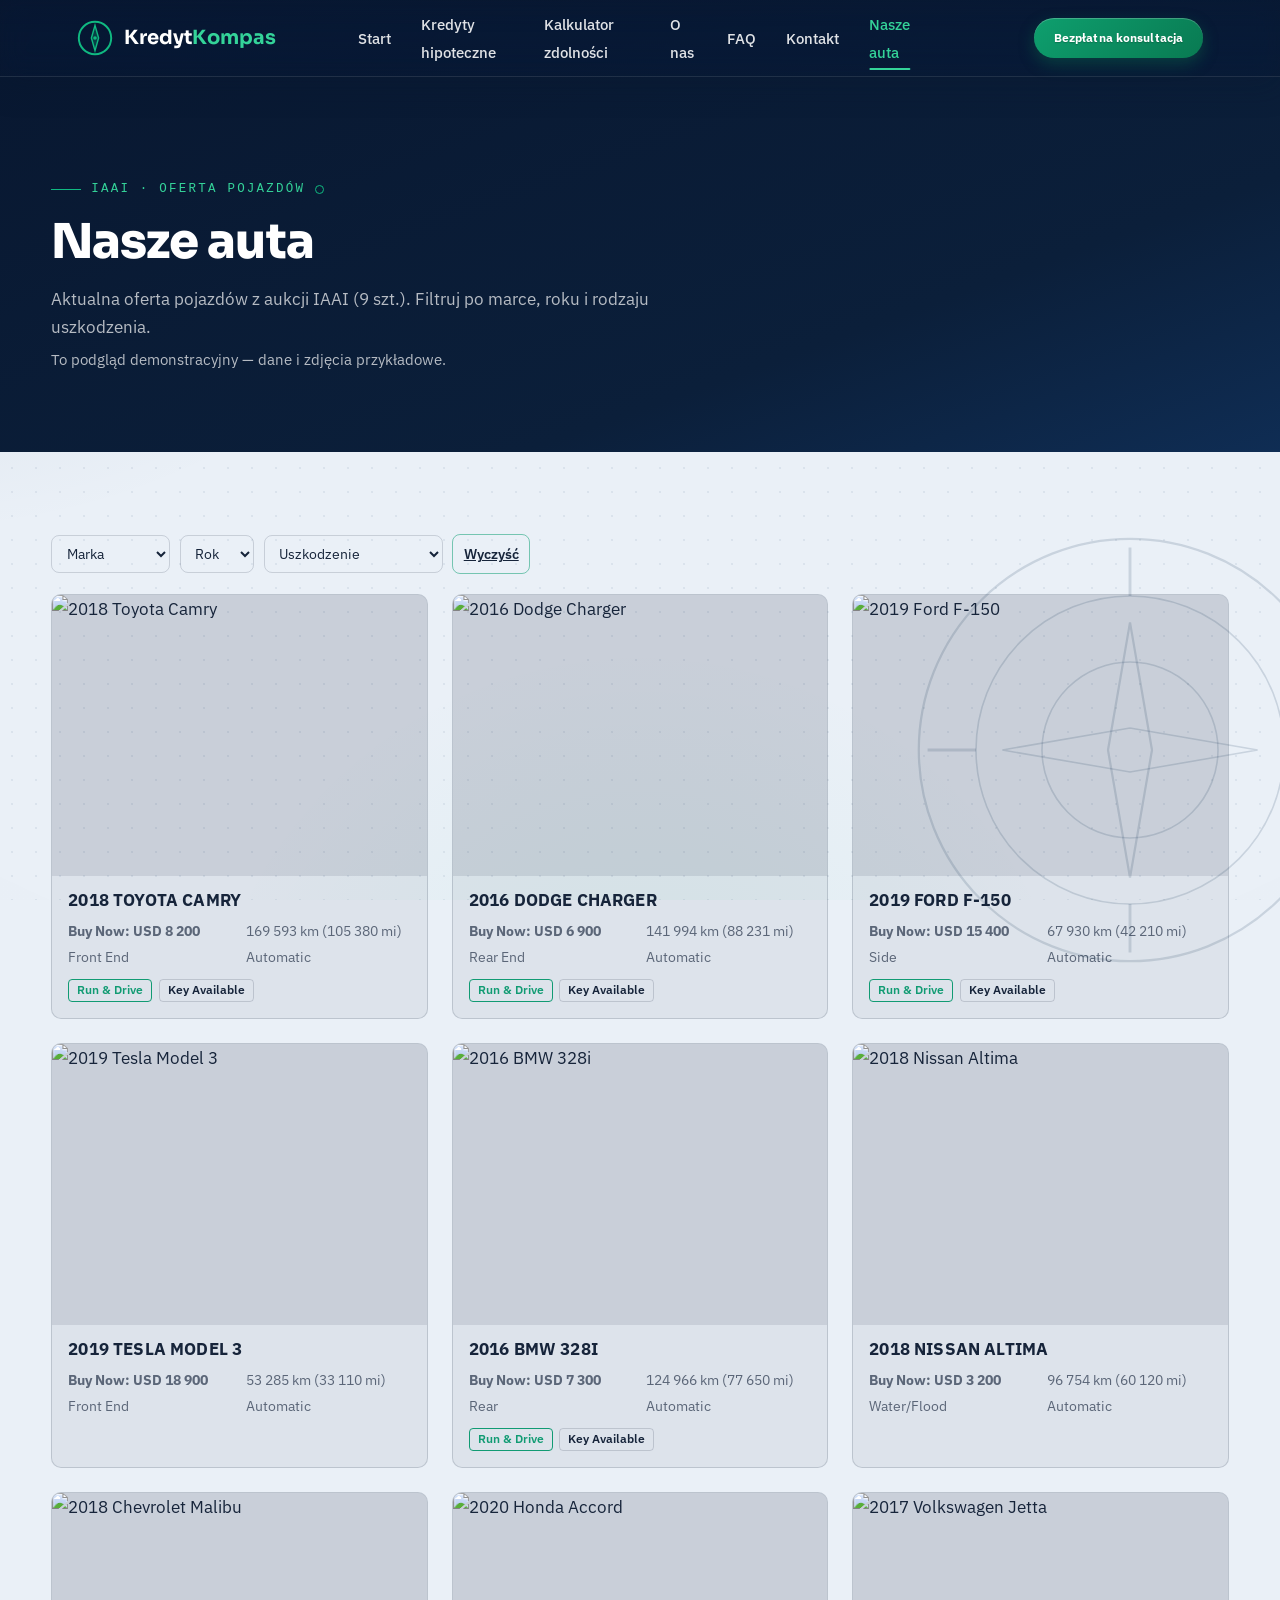
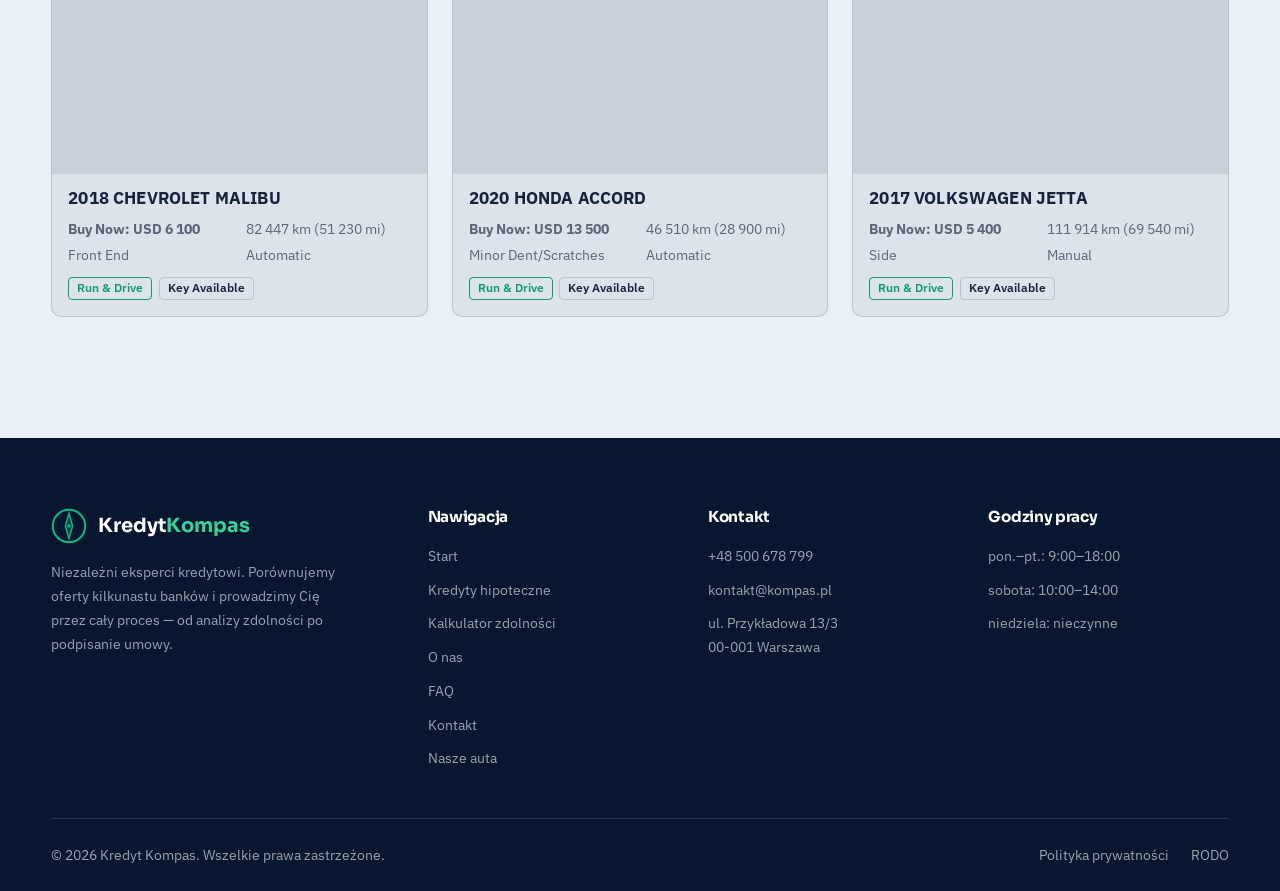
==== commit 8085465d: "Demo Pages: 'Nasze auta' — hero jak w motywie + prawdziwe zdjecia aut - naprawa: pasek menu nie zasl" ====
--- a/demo/pages/nasze-auta.html
+++ b/demo/pages/nasze-auta.html
@@ -30,7 +30,7 @@
 <button class="burger" aria-label="Otwórz menu" aria-expanded="false"><span></span><span></span><span></span></button>
 </div></header>
 <main id="main">
-<section class="container" style="padding:48px 0 8px"><h1 style="margin:0 0 6px">Nasze auta</h1><p style="opacity:.75;margin:0 0 4px">Aktualna oferta pojazdów z aukcji IAAI (<span id="iaai-count">9</span> szt.). Filtruj po marce, roku i uszkodzeniu.</p><p style="opacity:.6;font-size:.9em;margin:.2em 0 0">To podgląd demonstracyjny — dane i zdjęcia przykładowe.</p></section><div class="container" style="padding:16px 0 64px"><div class="iaai-pojazdy" id="iaai" style="--iaai-accent:#10B981"><form class="iaai-filters" onsubmit="return false"><select id="f-make"><option value="">Marka</option><option value="BMW">BMW</option><option value="Chevrolet">Chevrolet</option><option value="Dodge">Dodge</option><option value="Ford">Ford</option><option value="Honda">Honda</option><option value="Nissan">Nissan</option><option value="Tesla">Tesla</option><option value="Toyota">Toyota</option><option value="Volkswagen">Volkswagen</option></select><select id="f-year"><option value="">Rok</option><option value="2020">2020</option><option value="2019">2019</option><option value="2018">2018</option><option value="2017">2017</option><option value="2016">2016</option></select><select id="f-dmg"><option value="">Uszkodzenie</option><option value="Front End">Front End</option><option value="Minor Dent/Scratches">Minor Dent/Scratches</option><option value="Rear">Rear</option><option value="Rear End">Rear End</option><option value="Side">Side</option><option value="Water/Flood">Water/Flood</option></select><button type="button" id="f-clear" class="iaai-filters__clear">Wyczyść</button></form><div class="iaai-grid"><article class="iaai-card" data-make="Toyota" data-year="2018" data-dmg="Front End"><a class="iaai-card__media" href="#"><img loading="lazy" src="https://placehold.co/700x500/1f4fd8/ffffff?text=Toyota+Camry" alt="2018 Toyota Camry"/></a><div class="iaai-card__body"><a class="iaai-card__title" href="#">2018 Toyota Camry</a><div class="iaai-card__rows"><span class="iaai-price">Buy Now: USD 8 200</span><span class="iaai-odo">169 593 km (105 380 mi)</span><span class="iaai-dmg">Front End</span><span class="iaai-trans">Automatic</span></div><div class="iaai-card__badges"><span class="iaai-badge iaai-badge--rd">Run &amp; Drive</span><span class="iaai-badge iaai-badge--key">Key Available</span></div></div></article><article class="iaai-card" data-make="Dodge" data-year="2016" data-dmg="Rear End"><a class="iaai-card__media" href="#"><img loading="lazy" src="https://placehold.co/700x500/111111/ffffff?text=Dodge+Charger" alt="2016 Dodge Charger"/></a><div class="iaai-card__body"><a class="iaai-card__title" href="#">2016 Dodge Charger</a><div class="iaai-card__rows"><span class="iaai-price">Buy Now: USD 6 900</span><span class="iaai-odo">141 994 km (88 231 mi)</span><span class="iaai-dmg">Rear End</span><span class="iaai-trans">Automatic</span></div><div class="iaai-card__badges"><span class="iaai-badge iaai-badge--rd">Run &amp; Drive</span><span class="iaai-badge iaai-badge--key">Key Available</span></div></div></article><article class="iaai-card" data-make="Ford" data-year="2019" data-dmg="Side"><a class="iaai-card__media" href="#"><img loading="lazy" src="https://placehold.co/700x500/2b6cb0/ffffff?text=Ford+F-150" alt="2019 Ford F-150"/></a><div class="iaai-card__body"><a class="iaai-card__title" href="#">2019 Ford F-150</a><div class="iaai-card__rows"><span class="iaai-price">Buy Now: USD 15 400</span><span class="iaai-odo">67 930 km (42 210 mi)</span><span class="iaai-dmg">Side</span><span class="iaai-trans">Automatic</span></div><div class="iaai-card__badges"><span class="iaai-badge iaai-badge--rd">Run &amp; Drive</span><span class="iaai-badge iaai-badge--key">Key Available</span></div></div></article><article class="iaai-card" data-make="Tesla" data-year="2019" data-dmg="Front End"><a class="iaai-card__media" href="#"><img loading="lazy" src="https://placehold.co/700x500/c53030/ffffff?text=Tesla+Model+3" alt="2019 Tesla Model 3"/></a><div class="iaai-card__body"><a class="iaai-card__title" href="#">2019 Tesla Model 3</a><div class="iaai-card__rows"><span class="iaai-price">Buy Now: USD 18 900</span><span class="iaai-odo">53 285 km (33 110 mi)</span><span class="iaai-dmg">Front End</span><span class="iaai-trans">Automatic</span></div><div class="iaai-card__badges"></div></div></article><article class="iaai-card" data-make="BMW" data-year="2016" data-dmg="Rear"><a class="iaai-card__media" href="#"><img loading="lazy" src="https://placehold.co/700x500/4a5568/ffffff?text=BMW+328i" alt="2016 BMW 328i"/></a><div class="iaai-card__body"><a class="iaai-card__title" href="#">2016 BMW 328i</a><div class="iaai-card__rows"><span class="iaai-price">Buy Now: USD 7 300</span><span class="iaai-odo">124 966 km (77 650 mi)</span><span class="iaai-dmg">Rear</span><span class="iaai-trans">Automatic</span></div><div class="iaai-card__badges"><span class="iaai-badge iaai-badge--rd">Run &amp; Drive</span><span class="iaai-badge iaai-badge--key">Key Available</span></div></div></article><article class="iaai-card" data-make="Nissan" data-year="2018" data-dmg="Water/Flood"><a class="iaai-card__media" href="#"><img loading="lazy" src="https://placehold.co/700x500/718096/ffffff?text=Nissan+Altima" alt="2018 Nissan Altima"/></a><div class="iaai-card__body"><a class="iaai-card__title" href="#">2018 Nissan Altima</a><div class="iaai-card__rows"><span class="iaai-price">Buy Now: USD 3 200</span><span class="iaai-odo">96 754 km (60 120 mi)</span><span class="iaai-dmg">Water/Flood</span><span class="iaai-trans">Automatic</span></div><div class="iaai-card__badges"></div></div></article><article class="iaai-card" data-make="Chevrolet" data-year="2018" data-dmg="Front End"><a class="iaai-card__media" href="#"><img loading="lazy" src="https://placehold.co/700x500/285e8a/ffffff?text=Chevrolet+Malibu" alt="2018 Chevrolet Malibu"/></a><div class="iaai-card__body"><a class="iaai-card__title" href="#">2018 Chevrolet Malibu</a><div class="iaai-card__rows"><span class="iaai-price">Buy Now: USD 6 100</span><span class="iaai-odo">82 447 km (51 230 mi)</span><span class="iaai-dmg">Front End</span><span class="iaai-trans">Automatic</span></div><div class="iaai-card__badges"><span class="iaai-badge iaai-badge--rd">Run &amp; Drive</span><span class="iaai-badge iaai-badge--key">Key Available</span></div></div></article><article class="iaai-card" data-make="Honda" data-year="2020" data-dmg="Minor Dent/Scratches"><a class="iaai-card__media" href="#"><img loading="lazy" src="https://placehold.co/700x500/0d7a5f/ffffff?text=Honda+Accord" alt="2020 Honda Accord"/></a><div class="iaai-card__body"><a class="iaai-card__title" href="#">2020 Honda Accord</a><div class="iaai-card__rows"><span class="iaai-price">Buy Now: USD 13 500</span><span class="iaai-odo">46 510 km (28 900 mi)</span><span class="iaai-dmg">Minor Dent/Scratches</span><span class="iaai-trans">Automatic</span></div><div class="iaai-card__badges"><span class="iaai-badge iaai-badge--rd">Run &amp; Drive</span><span class="iaai-badge iaai-badge--key">Key Available</span></div></div></article><article class="iaai-card" data-make="Volkswagen" data-year="2017" data-dmg="Side"><a class="iaai-card__media" href="#"><img loading="lazy" src="https://placehold.co/700x500/5b4b8a/ffffff?text=VW+Jetta" alt="2017 Volkswagen Jetta"/></a><div class="iaai-card__body"><a class="iaai-card__title" href="#">2017 Volkswagen Jetta</a><div class="iaai-card__rows"><span class="iaai-price">Buy Now: USD 5 400</span><span class="iaai-odo">111 914 km (69 540 mi)</span><span class="iaai-dmg">Side</span><span class="iaai-trans">Manual</span></div><div class="iaai-card__badges"><span class="iaai-badge iaai-badge--rd">Run &amp; Drive</span><span class="iaai-badge iaai-badge--key">Key Available</span></div></div></article></div></div></div></main>
+<section class="page-hero on-dark"><div class="container stagger"><span class="bearing">IAAI · Oferta pojazdów</span><h1>Nasze auta</h1><p>Aktualna oferta pojazdów z aukcji IAAI (<span id="iaai-count">9</span> szt.). Filtruj po marce, roku i rodzaju uszkodzenia.</p><p style="font-size:.92rem;opacity:.6;margin-top:6px">To podgląd demonstracyjny — dane i zdjęcia przykładowe.</p></div></section><section class="section" style="padding:56px 0 96px"><div class="container"><div class="iaai-pojazdy" id="iaai" style="--iaai-accent:#10B981"><form class="iaai-filters" onsubmit="return false"><select id="f-make"><option value="">Marka</option><option value="BMW">BMW</option><option value="Chevrolet">Chevrolet</option><option value="Dodge">Dodge</option><option value="Ford">Ford</option><option value="Honda">Honda</option><option value="Nissan">Nissan</option><option value="Tesla">Tesla</option><option value="Toyota">Toyota</option><option value="Volkswagen">Volkswagen</option></select><select id="f-year"><option value="">Rok</option><option value="2020">2020</option><option value="2019">2019</option><option value="2018">2018</option><option value="2017">2017</option><option value="2016">2016</option></select><select id="f-dmg"><option value="">Uszkodzenie</option><option value="Front End">Front End</option><option value="Minor Dent/Scratches">Minor Dent/Scratches</option><option value="Rear">Rear</option><option value="Rear End">Rear End</option><option value="Side">Side</option><option value="Water/Flood">Water/Flood</option></select><button type="button" id="f-clear" class="iaai-filters__clear">Wyczyść</button></form><div class="iaai-grid"><article class="iaai-card" data-make="Toyota" data-year="2018" data-dmg="Front End"><a class="iaai-card__media" href="#"><img loading="lazy" src="https://images.unsplash.com/photo-1503376780353-7e6692767b70?auto=format&fit=crop&w=700&h=500&q=70" alt="2018 Toyota Camry"/></a><div class="iaai-card__body"><a class="iaai-card__title" href="#">2018 Toyota Camry</a><div class="iaai-card__rows"><span class="iaai-price">Buy Now: USD 8 200</span><span class="iaai-odo">169 593 km (105 380 mi)</span><span class="iaai-dmg">Front End</span><span class="iaai-trans">Automatic</span></div><div class="iaai-card__badges"><span class="iaai-badge iaai-badge--rd">Run &amp; Drive</span><span class="iaai-badge iaai-badge--key">Key Available</span></div></div></article><article class="iaai-card" data-make="Dodge" data-year="2016" data-dmg="Rear End"><a class="iaai-card__media" href="#"><img loading="lazy" src="https://images.unsplash.com/photo-1552519507-da3b142c6e3d?auto=format&fit=crop&w=700&h=500&q=70" alt="2016 Dodge Charger"/></a><div class="iaai-card__body"><a class="iaai-card__title" href="#">2016 Dodge Charger</a><div class="iaai-card__rows"><span class="iaai-price">Buy Now: USD 6 900</span><span class="iaai-odo">141 994 km (88 231 mi)</span><span class="iaai-dmg">Rear End</span><span class="iaai-trans">Automatic</span></div><div class="iaai-card__badges"><span class="iaai-badge iaai-badge--rd">Run &amp; Drive</span><span class="iaai-badge iaai-badge--key">Key Available</span></div></div></article><article class="iaai-card" data-make="Ford" data-year="2019" data-dmg="Side"><a class="iaai-card__media" href="#"><img loading="lazy" src="https://images.unsplash.com/photo-1494905998402-395d579af36f?auto=format&fit=crop&w=700&h=500&q=70" alt="2019 Ford F-150"/></a><div class="iaai-card__body"><a class="iaai-card__title" href="#">2019 Ford F-150</a><div class="iaai-card__rows"><span class="iaai-price">Buy Now: USD 15 400</span><span class="iaai-odo">67 930 km (42 210 mi)</span><span class="iaai-dmg">Side</span><span class="iaai-trans">Automatic</span></div><div class="iaai-card__badges"><span class="iaai-badge iaai-badge--rd">Run &amp; Drive</span><span class="iaai-badge iaai-badge--key">Key Available</span></div></div></article><article class="iaai-card" data-make="Tesla" data-year="2019" data-dmg="Front End"><a class="iaai-card__media" href="#"><img loading="lazy" src="https://images.unsplash.com/photo-1541899481282-d53bffe3c35d?auto=format&fit=crop&w=700&h=500&q=70" alt="2019 Tesla Model 3"/></a><div class="iaai-card__body"><a class="iaai-card__title" href="#">2019 Tesla Model 3</a><div class="iaai-card__rows"><span class="iaai-price">Buy Now: USD 18 900</span><span class="iaai-odo">53 285 km (33 110 mi)</span><span class="iaai-dmg">Front End</span><span class="iaai-trans">Automatic</span></div><div class="iaai-card__badges"></div></div></article><article class="iaai-card" data-make="BMW" data-year="2016" data-dmg="Rear"><a class="iaai-card__media" href="#"><img loading="lazy" src="https://images.unsplash.com/photo-1550355291-bbee04a92027?auto=format&fit=crop&w=700&h=500&q=70" alt="2016 BMW 328i"/></a><div class="iaai-card__body"><a class="iaai-card__title" href="#">2016 BMW 328i</a><div class="iaai-card__rows"><span class="iaai-price">Buy Now: USD 7 300</span><span class="iaai-odo">124 966 km (77 650 mi)</span><span class="iaai-dmg">Rear</span><span class="iaai-trans">Automatic</span></div><div class="iaai-card__badges"><span class="iaai-badge iaai-badge--rd">Run &amp; Drive</span><span class="iaai-badge iaai-badge--key">Key Available</span></div></div></article><article class="iaai-card" data-make="Nissan" data-year="2018" data-dmg="Water/Flood"><a class="iaai-card__media" href="#"><img loading="lazy" src="https://images.unsplash.com/photo-1517524008697-84bbe3c3fd98?auto=format&fit=crop&w=700&h=500&q=70" alt="2018 Nissan Altima"/></a><div class="iaai-card__body"><a class="iaai-card__title" href="#">2018 Nissan Altima</a><div class="iaai-card__rows"><span class="iaai-price">Buy Now: USD 3 200</span><span class="iaai-odo">96 754 km (60 120 mi)</span><span class="iaai-dmg">Water/Flood</span><span class="iaai-trans">Automatic</span></div><div class="iaai-card__badges"></div></div></article><article class="iaai-card" data-make="Chevrolet" data-year="2018" data-dmg="Front End"><a class="iaai-card__media" href="#"><img loading="lazy" src="https://images.unsplash.com/photo-1493238792000-8113da705763?auto=format&fit=crop&w=700&h=500&q=70" alt="2018 Chevrolet Malibu"/></a><div class="iaai-card__body"><a class="iaai-card__title" href="#">2018 Chevrolet Malibu</a><div class="iaai-card__rows"><span class="iaai-price">Buy Now: USD 6 100</span><span class="iaai-odo">82 447 km (51 230 mi)</span><span class="iaai-dmg">Front End</span><span class="iaai-trans">Automatic</span></div><div class="iaai-card__badges"><span class="iaai-badge iaai-badge--rd">Run &amp; Drive</span><span class="iaai-badge iaai-badge--key">Key Available</span></div></div></article><article class="iaai-card" data-make="Honda" data-year="2020" data-dmg="Minor Dent/Scratches"><a class="iaai-card__media" href="#"><img loading="lazy" src="https://images.unsplash.com/photo-1568605117036-5fe5e7bab0b7?auto=format&fit=crop&w=700&h=500&q=70" alt="2020 Honda Accord"/></a><div class="iaai-card__body"><a class="iaai-card__title" href="#">2020 Honda Accord</a><div class="iaai-card__rows"><span class="iaai-price">Buy Now: USD 13 500</span><span class="iaai-odo">46 510 km (28 900 mi)</span><span class="iaai-dmg">Minor Dent/Scratches</span><span class="iaai-trans">Automatic</span></div><div class="iaai-card__badges"><span class="iaai-badge iaai-badge--rd">Run &amp; Drive</span><span class="iaai-badge iaai-badge--key">Key Available</span></div></div></article><article class="iaai-card" data-make="Volkswagen" data-year="2017" data-dmg="Side"><a class="iaai-card__media" href="#"><img loading="lazy" src="https://images.unsplash.com/photo-1502877338535-766e1452684a?auto=format&fit=crop&w=700&h=500&q=70" alt="2017 Volkswagen Jetta"/></a><div class="iaai-card__body"><a class="iaai-card__title" href="#">2017 Volkswagen Jetta</a><div class="iaai-card__rows"><span class="iaai-price">Buy Now: USD 5 400</span><span class="iaai-odo">111 914 km (69 540 mi)</span><span class="iaai-dmg">Side</span><span class="iaai-trans">Manual</span></div><div class="iaai-card__badges"><span class="iaai-badge iaai-badge--rd">Run &amp; Drive</span><span class="iaai-badge iaai-badge--key">Key Available</span></div></div></article></div></div></div></section></main>
 <footer><div class="container">
 <div class="foot-grid">
 <div><a href="index.html" class="logo" aria-label="Kredyt Kompas — strona główna">
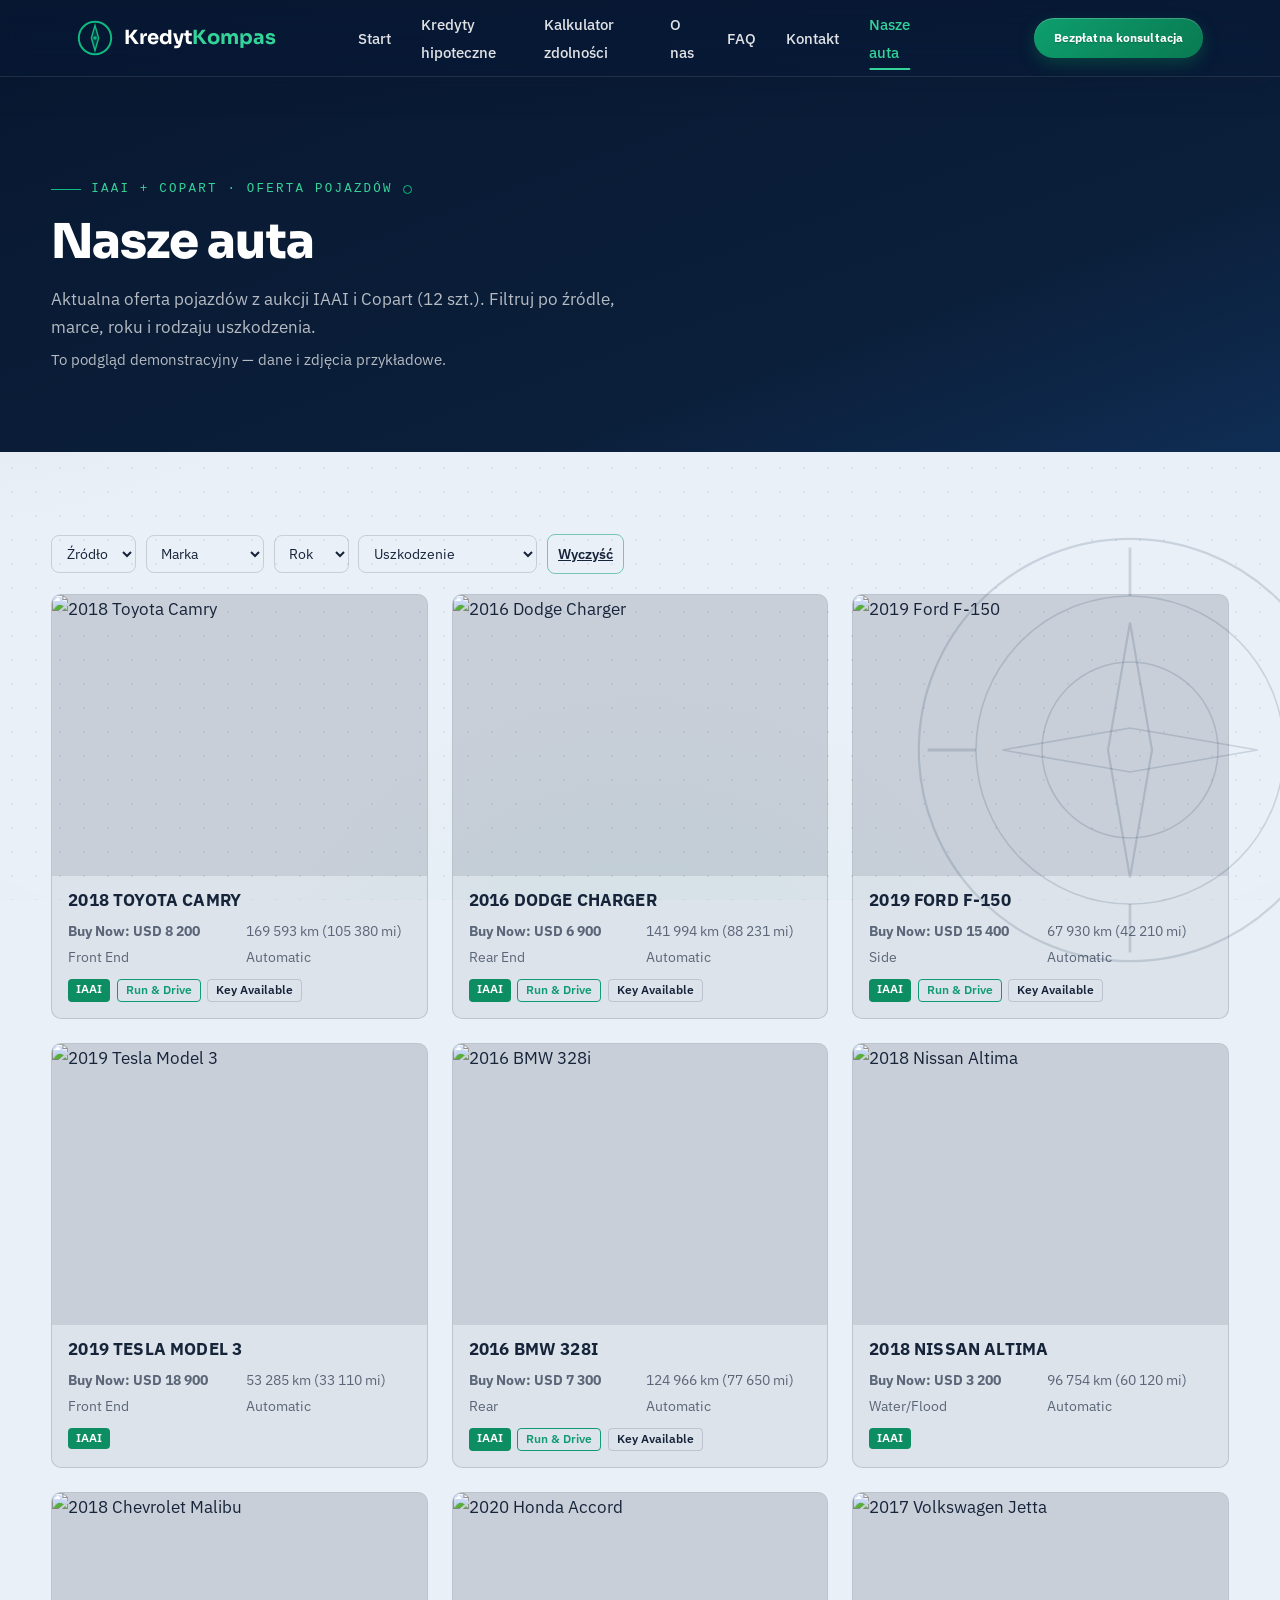
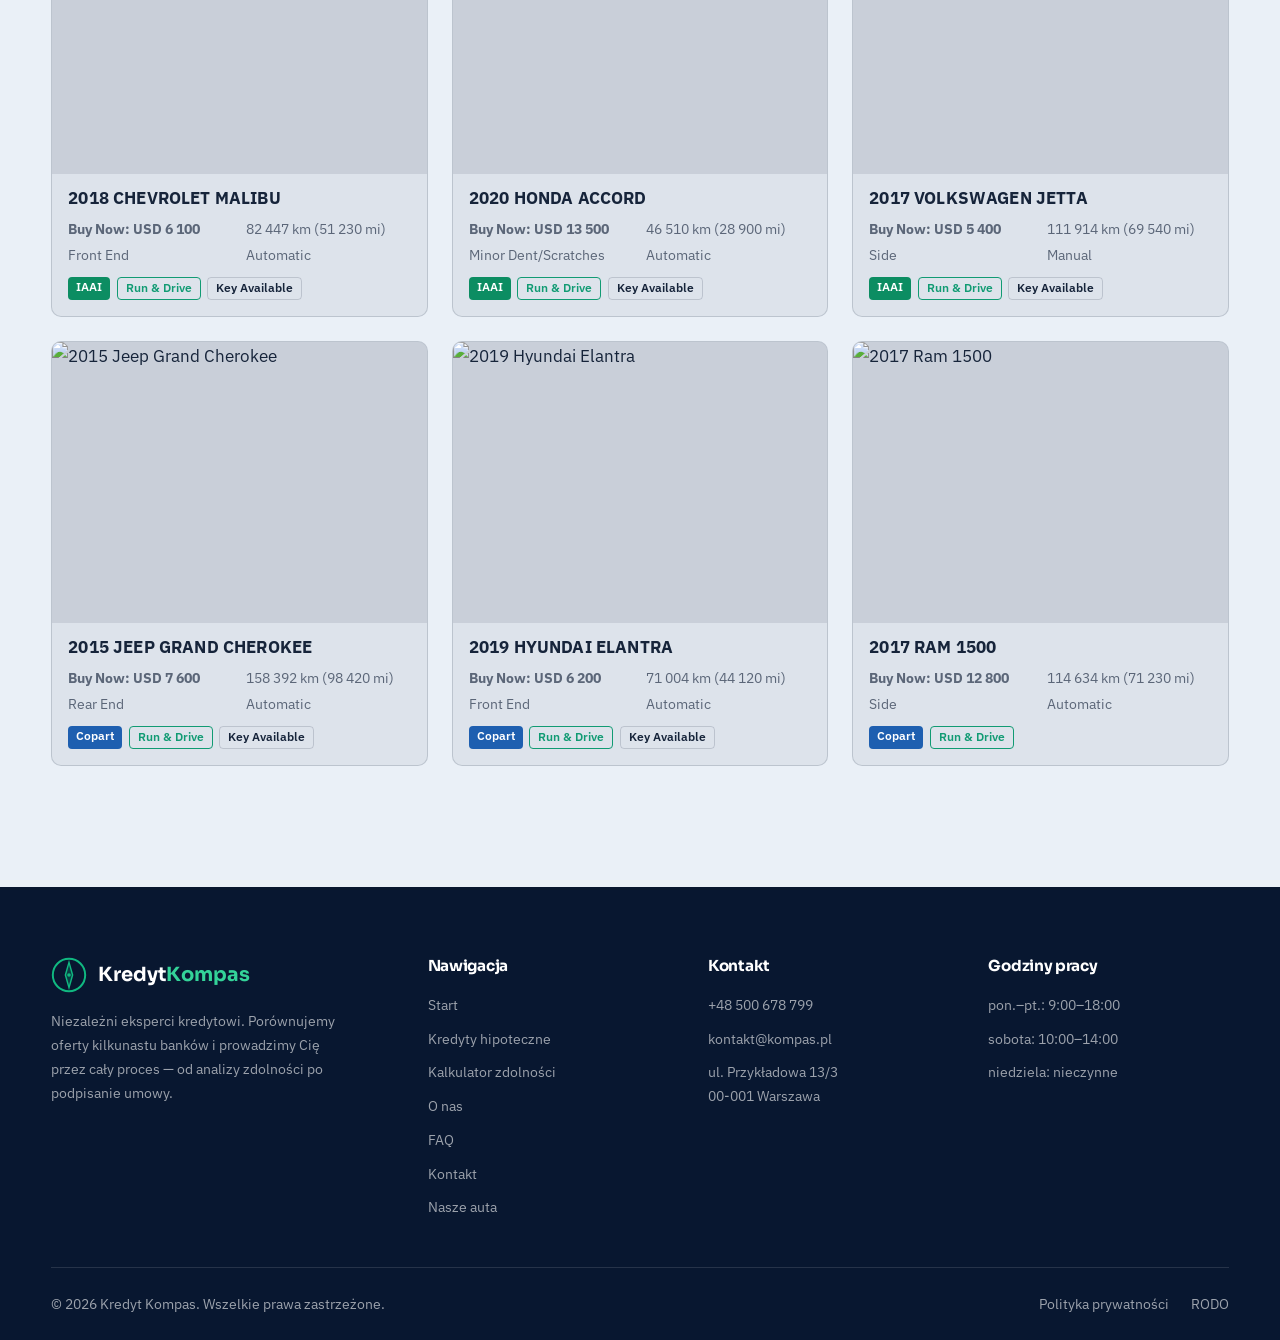
==== commit d9cbbe3f: "Demo + diagramy na 2 zrodla (IAAI + Copart) - demo/build-static.py: 3 auta Copart obok 9 IAAI, plaki" ====
--- a/demo/pages/nasze-auta.html
+++ b/demo/pages/nasze-auta.html
@@ -30,7 +30,7 @@
 <button class="burger" aria-label="Otwórz menu" aria-expanded="false"><span></span><span></span><span></span></button>
 </div></header>
 <main id="main">
-<section class="page-hero on-dark"><div class="container stagger"><span class="bearing">IAAI · Oferta pojazdów</span><h1>Nasze auta</h1><p>Aktualna oferta pojazdów z aukcji IAAI (<span id="iaai-count">9</span> szt.). Filtruj po marce, roku i rodzaju uszkodzenia.</p><p style="font-size:.92rem;opacity:.6;margin-top:6px">To podgląd demonstracyjny — dane i zdjęcia przykładowe.</p></div></section><section class="section" style="padding:56px 0 96px"><div class="container"><div class="iaai-pojazdy" id="iaai" style="--iaai-accent:#10B981"><form class="iaai-filters" onsubmit="return false"><select id="f-make"><option value="">Marka</option><option value="BMW">BMW</option><option value="Chevrolet">Chevrolet</option><option value="Dodge">Dodge</option><option value="Ford">Ford</option><option value="Honda">Honda</option><option value="Nissan">Nissan</option><option value="Tesla">Tesla</option><option value="Toyota">Toyota</option><option value="Volkswagen">Volkswagen</option></select><select id="f-year"><option value="">Rok</option><option value="2020">2020</option><option value="2019">2019</option><option value="2018">2018</option><option value="2017">2017</option><option value="2016">2016</option></select><select id="f-dmg"><option value="">Uszkodzenie</option><option value="Front End">Front End</option><option value="Minor Dent/Scratches">Minor Dent/Scratches</option><option value="Rear">Rear</option><option value="Rear End">Rear End</option><option value="Side">Side</option><option value="Water/Flood">Water/Flood</option></select><button type="button" id="f-clear" class="iaai-filters__clear">Wyczyść</button></form><div class="iaai-grid"><article class="iaai-card" data-make="Toyota" data-year="2018" data-dmg="Front End"><a class="iaai-card__media" href="#"><img loading="lazy" src="https://images.unsplash.com/photo-1503376780353-7e6692767b70?auto=format&fit=crop&w=700&h=500&q=70" alt="2018 Toyota Camry"/></a><div class="iaai-card__body"><a class="iaai-card__title" href="#">2018 Toyota Camry</a><div class="iaai-card__rows"><span class="iaai-price">Buy Now: USD 8 200</span><span class="iaai-odo">169 593 km (105 380 mi)</span><span class="iaai-dmg">Front End</span><span class="iaai-trans">Automatic</span></div><div class="iaai-card__badges"><span class="iaai-badge iaai-badge--rd">Run &amp; Drive</span><span class="iaai-badge iaai-badge--key">Key Available</span></div></div></article><article class="iaai-card" data-make="Dodge" data-year="2016" data-dmg="Rear End"><a class="iaai-card__media" href="#"><img loading="lazy" src="https://images.unsplash.com/photo-1552519507-da3b142c6e3d?auto=format&fit=crop&w=700&h=500&q=70" alt="2016 Dodge Charger"/></a><div class="iaai-card__body"><a class="iaai-card__title" href="#">2016 Dodge Charger</a><div class="iaai-card__rows"><span class="iaai-price">Buy Now: USD 6 900</span><span class="iaai-odo">141 994 km (88 231 mi)</span><span class="iaai-dmg">Rear End</span><span class="iaai-trans">Automatic</span></div><div class="iaai-card__badges"><span class="iaai-badge iaai-badge--rd">Run &amp; Drive</span><span class="iaai-badge iaai-badge--key">Key Available</span></div></div></article><article class="iaai-card" data-make="Ford" data-year="2019" data-dmg="Side"><a class="iaai-card__media" href="#"><img loading="lazy" src="https://images.unsplash.com/photo-1494905998402-395d579af36f?auto=format&fit=crop&w=700&h=500&q=70" alt="2019 Ford F-150"/></a><div class="iaai-card__body"><a class="iaai-card__title" href="#">2019 Ford F-150</a><div class="iaai-card__rows"><span class="iaai-price">Buy Now: USD 15 400</span><span class="iaai-odo">67 930 km (42 210 mi)</span><span class="iaai-dmg">Side</span><span class="iaai-trans">Automatic</span></div><div class="iaai-card__badges"><span class="iaai-badge iaai-badge--rd">Run &amp; Drive</span><span class="iaai-badge iaai-badge--key">Key Available</span></div></div></article><article class="iaai-card" data-make="Tesla" data-year="2019" data-dmg="Front End"><a class="iaai-card__media" href="#"><img loading="lazy" src="https://images.unsplash.com/photo-1541899481282-d53bffe3c35d?auto=format&fit=crop&w=700&h=500&q=70" alt="2019 Tesla Model 3"/></a><div class="iaai-card__body"><a class="iaai-card__title" href="#">2019 Tesla Model 3</a><div class="iaai-card__rows"><span class="iaai-price">Buy Now: USD 18 900</span><span class="iaai-odo">53 285 km (33 110 mi)</span><span class="iaai-dmg">Front End</span><span class="iaai-trans">Automatic</span></div><div class="iaai-card__badges"></div></div></article><article class="iaai-card" data-make="BMW" data-year="2016" data-dmg="Rear"><a class="iaai-card__media" href="#"><img loading="lazy" src="https://images.unsplash.com/photo-1550355291-bbee04a92027?auto=format&fit=crop&w=700&h=500&q=70" alt="2016 BMW 328i"/></a><div class="iaai-card__body"><a class="iaai-card__title" href="#">2016 BMW 328i</a><div class="iaai-card__rows"><span class="iaai-price">Buy Now: USD 7 300</span><span class="iaai-odo">124 966 km (77 650 mi)</span><span class="iaai-dmg">Rear</span><span class="iaai-trans">Automatic</span></div><div class="iaai-card__badges"><span class="iaai-badge iaai-badge--rd">Run &amp; Drive</span><span class="iaai-badge iaai-badge--key">Key Available</span></div></div></article><article class="iaai-card" data-make="Nissan" data-year="2018" data-dmg="Water/Flood"><a class="iaai-card__media" href="#"><img loading="lazy" src="https://images.unsplash.com/photo-1517524008697-84bbe3c3fd98?auto=format&fit=crop&w=700&h=500&q=70" alt="2018 Nissan Altima"/></a><div class="iaai-card__body"><a class="iaai-card__title" href="#">2018 Nissan Altima</a><div class="iaai-card__rows"><span class="iaai-price">Buy Now: USD 3 200</span><span class="iaai-odo">96 754 km (60 120 mi)</span><span class="iaai-dmg">Water/Flood</span><span class="iaai-trans">Automatic</span></div><div class="iaai-card__badges"></div></div></article><article class="iaai-card" data-make="Chevrolet" data-year="2018" data-dmg="Front End"><a class="iaai-card__media" href="#"><img loading="lazy" src="https://images.unsplash.com/photo-1493238792000-8113da705763?auto=format&fit=crop&w=700&h=500&q=70" alt="2018 Chevrolet Malibu"/></a><div class="iaai-card__body"><a class="iaai-card__title" href="#">2018 Chevrolet Malibu</a><div class="iaai-card__rows"><span class="iaai-price">Buy Now: USD 6 100</span><span class="iaai-odo">82 447 km (51 230 mi)</span><span class="iaai-dmg">Front End</span><span class="iaai-trans">Automatic</span></div><div class="iaai-card__badges"><span class="iaai-badge iaai-badge--rd">Run &amp; Drive</span><span class="iaai-badge iaai-badge--key">Key Available</span></div></div></article><article class="iaai-card" data-make="Honda" data-year="2020" data-dmg="Minor Dent/Scratches"><a class="iaai-card__media" href="#"><img loading="lazy" src="https://images.unsplash.com/photo-1568605117036-5fe5e7bab0b7?auto=format&fit=crop&w=700&h=500&q=70" alt="2020 Honda Accord"/></a><div class="iaai-card__body"><a class="iaai-card__title" href="#">2020 Honda Accord</a><div class="iaai-card__rows"><span class="iaai-price">Buy Now: USD 13 500</span><span class="iaai-odo">46 510 km (28 900 mi)</span><span class="iaai-dmg">Minor Dent/Scratches</span><span class="iaai-trans">Automatic</span></div><div class="iaai-card__badges"><span class="iaai-badge iaai-badge--rd">Run &amp; Drive</span><span class="iaai-badge iaai-badge--key">Key Available</span></div></div></article><article class="iaai-card" data-make="Volkswagen" data-year="2017" data-dmg="Side"><a class="iaai-card__media" href="#"><img loading="lazy" src="https://images.unsplash.com/photo-1502877338535-766e1452684a?auto=format&fit=crop&w=700&h=500&q=70" alt="2017 Volkswagen Jetta"/></a><div class="iaai-card__body"><a class="iaai-card__title" href="#">2017 Volkswagen Jetta</a><div class="iaai-card__rows"><span class="iaai-price">Buy Now: USD 5 400</span><span class="iaai-odo">111 914 km (69 540 mi)</span><span class="iaai-dmg">Side</span><span class="iaai-trans">Manual</span></div><div class="iaai-card__badges"><span class="iaai-badge iaai-badge--rd">Run &amp; Drive</span><span class="iaai-badge iaai-badge--key">Key Available</span></div></div></article></div></div></div></section></main>
+<section class="page-hero on-dark"><div class="container stagger"><span class="bearing">IAAI + Copart · Oferta pojazdów</span><h1>Nasze auta</h1><p>Aktualna oferta pojazdów z aukcji IAAI i Copart (<span id="iaai-count">12</span> szt.). Filtruj po źródle, marce, roku i rodzaju uszkodzenia.</p><p style="font-size:.92rem;opacity:.6;margin-top:6px">To podgląd demonstracyjny — dane i zdjęcia przykładowe.</p></div></section><section class="section" style="padding:56px 0 96px"><div class="container"><div class="iaai-pojazdy" id="iaai" style="--iaai-accent:#10B981"><form class="iaai-filters" onsubmit="return false"><select id="f-src"><option value="">Źródło</option><option value="iaai">IAAI</option><option value="copart">Copart</option></select><select id="f-make"><option value="">Marka</option><option value="BMW">BMW</option><option value="Chevrolet">Chevrolet</option><option value="Dodge">Dodge</option><option value="Ford">Ford</option><option value="Honda">Honda</option><option value="Hyundai">Hyundai</option><option value="Jeep">Jeep</option><option value="Nissan">Nissan</option><option value="Ram">Ram</option><option value="Tesla">Tesla</option><option value="Toyota">Toyota</option><option value="Volkswagen">Volkswagen</option></select><select id="f-year"><option value="">Rok</option><option value="2020">2020</option><option value="2019">2019</option><option value="2018">2018</option><option value="2017">2017</option><option value="2016">2016</option><option value="2015">2015</option></select><select id="f-dmg"><option value="">Uszkodzenie</option><option value="Front End">Front End</option><option value="Minor Dent/Scratches">Minor Dent/Scratches</option><option value="Rear">Rear</option><option value="Rear End">Rear End</option><option value="Side">Side</option><option value="Water/Flood">Water/Flood</option></select><button type="button" id="f-clear" class="iaai-filters__clear">Wyczyść</button></form><div class="iaai-grid"><article class="iaai-card" data-make="Toyota" data-year="2018" data-dmg="Front End" data-src="iaai"><a class="iaai-card__media" href="#"><img loading="lazy" src="https://images.unsplash.com/photo-1503376780353-7e6692767b70?auto=format&fit=crop&w=700&h=500&q=70" alt="2018 Toyota Camry"/></a><div class="iaai-card__body"><a class="iaai-card__title" href="#">2018 Toyota Camry</a><div class="iaai-card__rows"><span class="iaai-price">Buy Now: USD 8 200</span><span class="iaai-odo">169 593 km (105 380 mi)</span><span class="iaai-dmg">Front End</span><span class="iaai-trans">Automatic</span></div><div class="iaai-card__badges"><span class="iaai-badge iaai-badge--src iaai-badge--iaai">IAAI</span><span class="iaai-badge iaai-badge--rd">Run &amp; Drive</span><span class="iaai-badge iaai-badge--key">Key Available</span></div></div></article><article class="iaai-card" data-make="Dodge" data-year="2016" data-dmg="Rear End" data-src="iaai"><a class="iaai-card__media" href="#"><img loading="lazy" src="https://images.unsplash.com/photo-1552519507-da3b142c6e3d?auto=format&fit=crop&w=700&h=500&q=70" alt="2016 Dodge Charger"/></a><div class="iaai-card__body"><a class="iaai-card__title" href="#">2016 Dodge Charger</a><div class="iaai-card__rows"><span class="iaai-price">Buy Now: USD 6 900</span><span class="iaai-odo">141 994 km (88 231 mi)</span><span class="iaai-dmg">Rear End</span><span class="iaai-trans">Automatic</span></div><div class="iaai-card__badges"><span class="iaai-badge iaai-badge--src iaai-badge--iaai">IAAI</span><span class="iaai-badge iaai-badge--rd">Run &amp; Drive</span><span class="iaai-badge iaai-badge--key">Key Available</span></div></div></article><article class="iaai-card" data-make="Ford" data-year="2019" data-dmg="Side" data-src="iaai"><a class="iaai-card__media" href="#"><img loading="lazy" src="https://images.unsplash.com/photo-1494905998402-395d579af36f?auto=format&fit=crop&w=700&h=500&q=70" alt="2019 Ford F-150"/></a><div class="iaai-card__body"><a class="iaai-card__title" href="#">2019 Ford F-150</a><div class="iaai-card__rows"><span class="iaai-price">Buy Now: USD 15 400</span><span class="iaai-odo">67 930 km (42 210 mi)</span><span class="iaai-dmg">Side</span><span class="iaai-trans">Automatic</span></div><div class="iaai-card__badges"><span class="iaai-badge iaai-badge--src iaai-badge--iaai">IAAI</span><span class="iaai-badge iaai-badge--rd">Run &amp; Drive</span><span class="iaai-badge iaai-badge--key">Key Available</span></div></div></article><article class="iaai-card" data-make="Tesla" data-year="2019" data-dmg="Front End" data-src="iaai"><a class="iaai-card__media" href="#"><img loading="lazy" src="https://images.unsplash.com/photo-1541899481282-d53bffe3c35d?auto=format&fit=crop&w=700&h=500&q=70" alt="2019 Tesla Model 3"/></a><div class="iaai-card__body"><a class="iaai-card__title" href="#">2019 Tesla Model 3</a><div class="iaai-card__rows"><span class="iaai-price">Buy Now: USD 18 900</span><span class="iaai-odo">53 285 km (33 110 mi)</span><span class="iaai-dmg">Front End</span><span class="iaai-trans">Automatic</span></div><div class="iaai-card__badges"><span class="iaai-badge iaai-badge--src iaai-badge--iaai">IAAI</span></div></div></article><article class="iaai-card" data-make="BMW" data-year="2016" data-dmg="Rear" data-src="iaai"><a class="iaai-card__media" href="#"><img loading="lazy" src="https://images.unsplash.com/photo-1550355291-bbee04a92027?auto=format&fit=crop&w=700&h=500&q=70" alt="2016 BMW 328i"/></a><div class="iaai-card__body"><a class="iaai-card__title" href="#">2016 BMW 328i</a><div class="iaai-card__rows"><span class="iaai-price">Buy Now: USD 7 300</span><span class="iaai-odo">124 966 km (77 650 mi)</span><span class="iaai-dmg">Rear</span><span class="iaai-trans">Automatic</span></div><div class="iaai-card__badges"><span class="iaai-badge iaai-badge--src iaai-badge--iaai">IAAI</span><span class="iaai-badge iaai-badge--rd">Run &amp; Drive</span><span class="iaai-badge iaai-badge--key">Key Available</span></div></div></article><article class="iaai-card" data-make="Nissan" data-year="2018" data-dmg="Water/Flood" data-src="iaai"><a class="iaai-card__media" href="#"><img loading="lazy" src="https://images.unsplash.com/photo-1517524008697-84bbe3c3fd98?auto=format&fit=crop&w=700&h=500&q=70" alt="2018 Nissan Altima"/></a><div class="iaai-card__body"><a class="iaai-card__title" href="#">2018 Nissan Altima</a><div class="iaai-card__rows"><span class="iaai-price">Buy Now: USD 3 200</span><span class="iaai-odo">96 754 km (60 120 mi)</span><span class="iaai-dmg">Water/Flood</span><span class="iaai-trans">Automatic</span></div><div class="iaai-card__badges"><span class="iaai-badge iaai-badge--src iaai-badge--iaai">IAAI</span></div></div></article><article class="iaai-card" data-make="Chevrolet" data-year="2018" data-dmg="Front End" data-src="iaai"><a class="iaai-card__media" href="#"><img loading="lazy" src="https://images.unsplash.com/photo-1493238792000-8113da705763?auto=format&fit=crop&w=700&h=500&q=70" alt="2018 Chevrolet Malibu"/></a><div class="iaai-card__body"><a class="iaai-card__title" href="#">2018 Chevrolet Malibu</a><div class="iaai-card__rows"><span class="iaai-price">Buy Now: USD 6 100</span><span class="iaai-odo">82 447 km (51 230 mi)</span><span class="iaai-dmg">Front End</span><span class="iaai-trans">Automatic</span></div><div class="iaai-card__badges"><span class="iaai-badge iaai-badge--src iaai-badge--iaai">IAAI</span><span class="iaai-badge iaai-badge--rd">Run &amp; Drive</span><span class="iaai-badge iaai-badge--key">Key Available</span></div></div></article><article class="iaai-card" data-make="Honda" data-year="2020" data-dmg="Minor Dent/Scratches" data-src="iaai"><a class="iaai-card__media" href="#"><img loading="lazy" src="https://images.unsplash.com/photo-1568605117036-5fe5e7bab0b7?auto=format&fit=crop&w=700&h=500&q=70" alt="2020 Honda Accord"/></a><div class="iaai-card__body"><a class="iaai-card__title" href="#">2020 Honda Accord</a><div class="iaai-card__rows"><span class="iaai-price">Buy Now: USD 13 500</span><span class="iaai-odo">46 510 km (28 900 mi)</span><span class="iaai-dmg">Minor Dent/Scratches</span><span class="iaai-trans">Automatic</span></div><div class="iaai-card__badges"><span class="iaai-badge iaai-badge--src iaai-badge--iaai">IAAI</span><span class="iaai-badge iaai-badge--rd">Run &amp; Drive</span><span class="iaai-badge iaai-badge--key">Key Available</span></div></div></article><article class="iaai-card" data-make="Volkswagen" data-year="2017" data-dmg="Side" data-src="iaai"><a class="iaai-card__media" href="#"><img loading="lazy" src="https://images.unsplash.com/photo-1502877338535-766e1452684a?auto=format&fit=crop&w=700&h=500&q=70" alt="2017 Volkswagen Jetta"/></a><div class="iaai-card__body"><a class="iaai-card__title" href="#">2017 Volkswagen Jetta</a><div class="iaai-card__rows"><span class="iaai-price">Buy Now: USD 5 400</span><span class="iaai-odo">111 914 km (69 540 mi)</span><span class="iaai-dmg">Side</span><span class="iaai-trans">Manual</span></div><div class="iaai-card__badges"><span class="iaai-badge iaai-badge--src iaai-badge--iaai">IAAI</span><span class="iaai-badge iaai-badge--rd">Run &amp; Drive</span><span class="iaai-badge iaai-badge--key">Key Available</span></div></div></article><article class="iaai-card" data-make="Jeep" data-year="2015" data-dmg="Rear End" data-src="copart"><a class="iaai-card__media" href="#"><img loading="lazy" src="https://images.unsplash.com/photo-1511919884226-fd3cad34687c?auto=format&fit=crop&w=700&h=500&q=70" alt="2015 Jeep Grand Cherokee"/></a><div class="iaai-card__body"><a class="iaai-card__title" href="#">2015 Jeep Grand Cherokee</a><div class="iaai-card__rows"><span class="iaai-price">Buy Now: USD 7 600</span><span class="iaai-odo">158 392 km (98 420 mi)</span><span class="iaai-dmg">Rear End</span><span class="iaai-trans">Automatic</span></div><div class="iaai-card__badges"><span class="iaai-badge iaai-badge--src iaai-badge--copart">Copart</span><span class="iaai-badge iaai-badge--rd">Run &amp; Drive</span><span class="iaai-badge iaai-badge--key">Key Available</span></div></div></article><article class="iaai-card" data-make="Hyundai" data-year="2019" data-dmg="Front End" data-src="copart"><a class="iaai-card__media" href="#"><img loading="lazy" src="https://images.unsplash.com/photo-1549317661-bd32c8ce0db2?auto=format&fit=crop&w=700&h=500&q=70" alt="2019 Hyundai Elantra"/></a><div class="iaai-card__body"><a class="iaai-card__title" href="#">2019 Hyundai Elantra</a><div class="iaai-card__rows"><span class="iaai-price">Buy Now: USD 6 200</span><span class="iaai-odo">71 004 km (44 120 mi)</span><span class="iaai-dmg">Front End</span><span class="iaai-trans">Automatic</span></div><div class="iaai-card__badges"><span class="iaai-badge iaai-badge--src iaai-badge--copart">Copart</span><span class="iaai-badge iaai-badge--rd">Run &amp; Drive</span><span class="iaai-badge iaai-badge--key">Key Available</span></div></div></article><article class="iaai-card" data-make="Ram" data-year="2017" data-dmg="Side" data-src="copart"><a class="iaai-card__media" href="#"><img loading="lazy" src="https://images.unsplash.com/photo-1580273916550-e323be2ae537?auto=format&fit=crop&w=700&h=500&q=70" alt="2017 Ram 1500"/></a><div class="iaai-card__body"><a class="iaai-card__title" href="#">2017 Ram 1500</a><div class="iaai-card__rows"><span class="iaai-price">Buy Now: USD 12 800</span><span class="iaai-odo">114 634 km (71 230 mi)</span><span class="iaai-dmg">Side</span><span class="iaai-trans">Automatic</span></div><div class="iaai-card__badges"><span class="iaai-badge iaai-badge--src iaai-badge--copart">Copart</span><span class="iaai-badge iaai-badge--rd">Run &amp; Drive</span></div></div></article></div></div></div></section></main>
 <footer><div class="container">
 <div class="foot-grid">
 <div><a href="index.html" class="logo" aria-label="Kredyt Kompas — strona główna">
@@ -55,16 +55,16 @@
 <script src="assets/script.js"></script>
 <script>
 (function(){
- var m=document.getElementById('f-make'),y=document.getElementById('f-year'),d=document.getElementById('f-dmg');
+ var m=document.getElementById('f-make'),y=document.getElementById('f-year'),d=document.getElementById('f-dmg'),sr=document.getElementById('f-src');
  var cards=[].slice.call(document.querySelectorAll('.iaai-card'));
- function apply(){var mv=m.value,yv=y.value,dv=d.value,n=0;
+ function apply(){var mv=m.value,yv=y.value,dv=d.value,sv=sr.value,n=0;
   cards.forEach(function(c){
-   var ok=(!mv||c.dataset.make===mv)&&(!yv||c.dataset.year===yv)&&(!dv||c.dataset.dmg===dv);
+   var ok=(!mv||c.dataset.make===mv)&&(!yv||c.dataset.year===yv)&&(!dv||c.dataset.dmg===dv)&&(!sv||c.dataset.src===sv);
    c.style.display=ok?'':'none'; if(ok)n++;});
   var e=document.getElementById('iaai-count'); if(e)e.textContent=n;
  }
- [m,y,d].forEach(function(s){s.addEventListener('change',apply);});
- document.getElementById('f-clear').addEventListener('click',function(){m.value='';y.value='';d.value='';apply();});
+ [m,y,d,sr].forEach(function(s){s.addEventListener('change',apply);});
+ document.getElementById('f-clear').addEventListener('click',function(){m.value='';y.value='';d.value='';sr.value='';apply();});
 })();
 </script>
 </body></html>
--- a/demo/pages/iaai.css
+++ b/demo/pages/iaai.css
@@ -131,6 +131,10 @@
 /* Delikatny akcent semantyczny — na bazie akcentu motywu, nie sztywnej barwy. */
 .iaai-badge--rd  { color: color-mix(in srgb, var(--iaai-accent) 80%, currentColor); border-color: currentColor; }
 .iaai-badge--key { color: inherit; }
+/* Plakietka źródła (IAAI / Copart) — wyróżniona, wypełniona. */
+.iaai-badge--src    { color: #fff; border: 0; }
+.iaai-badge--iaai   { background: #0C8D62; }
+.iaai-badge--copart { background: #1e5fb0; }
 
 .iaai-empty { opacity: .7; }
 
